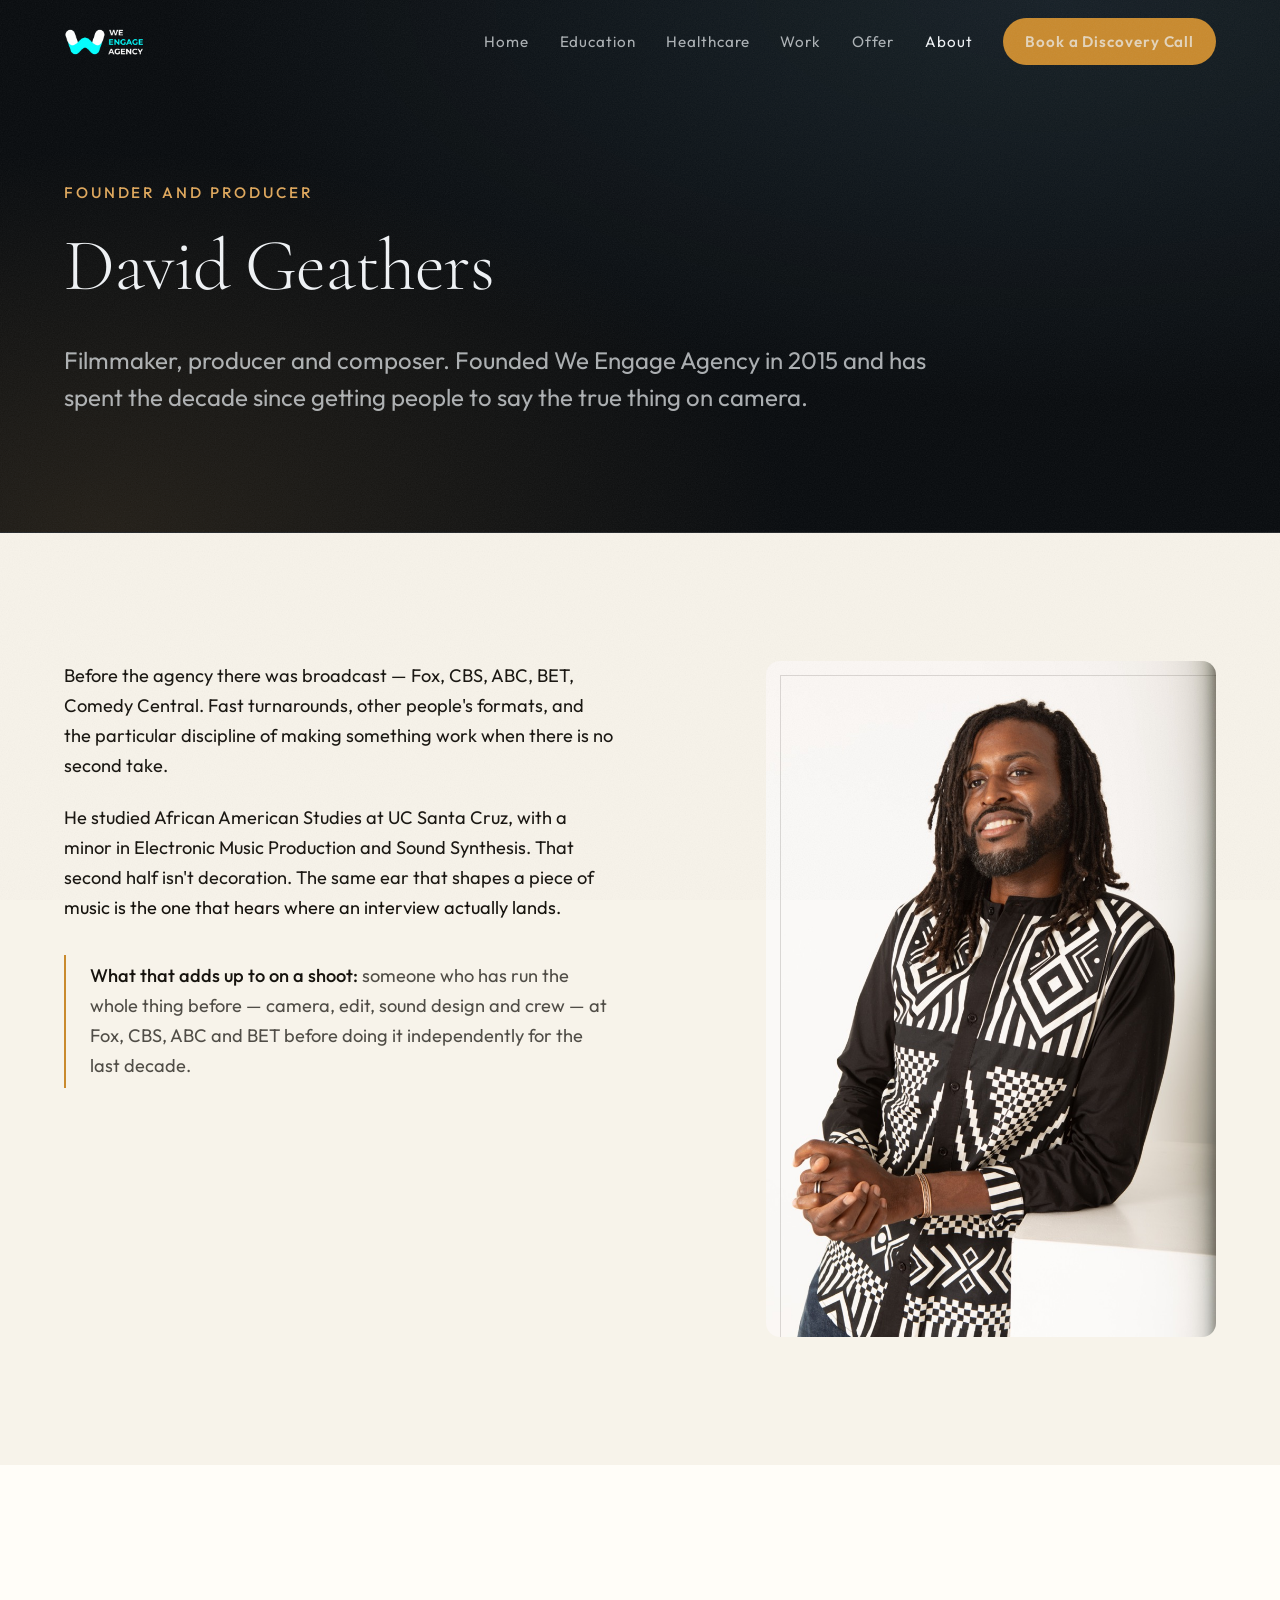
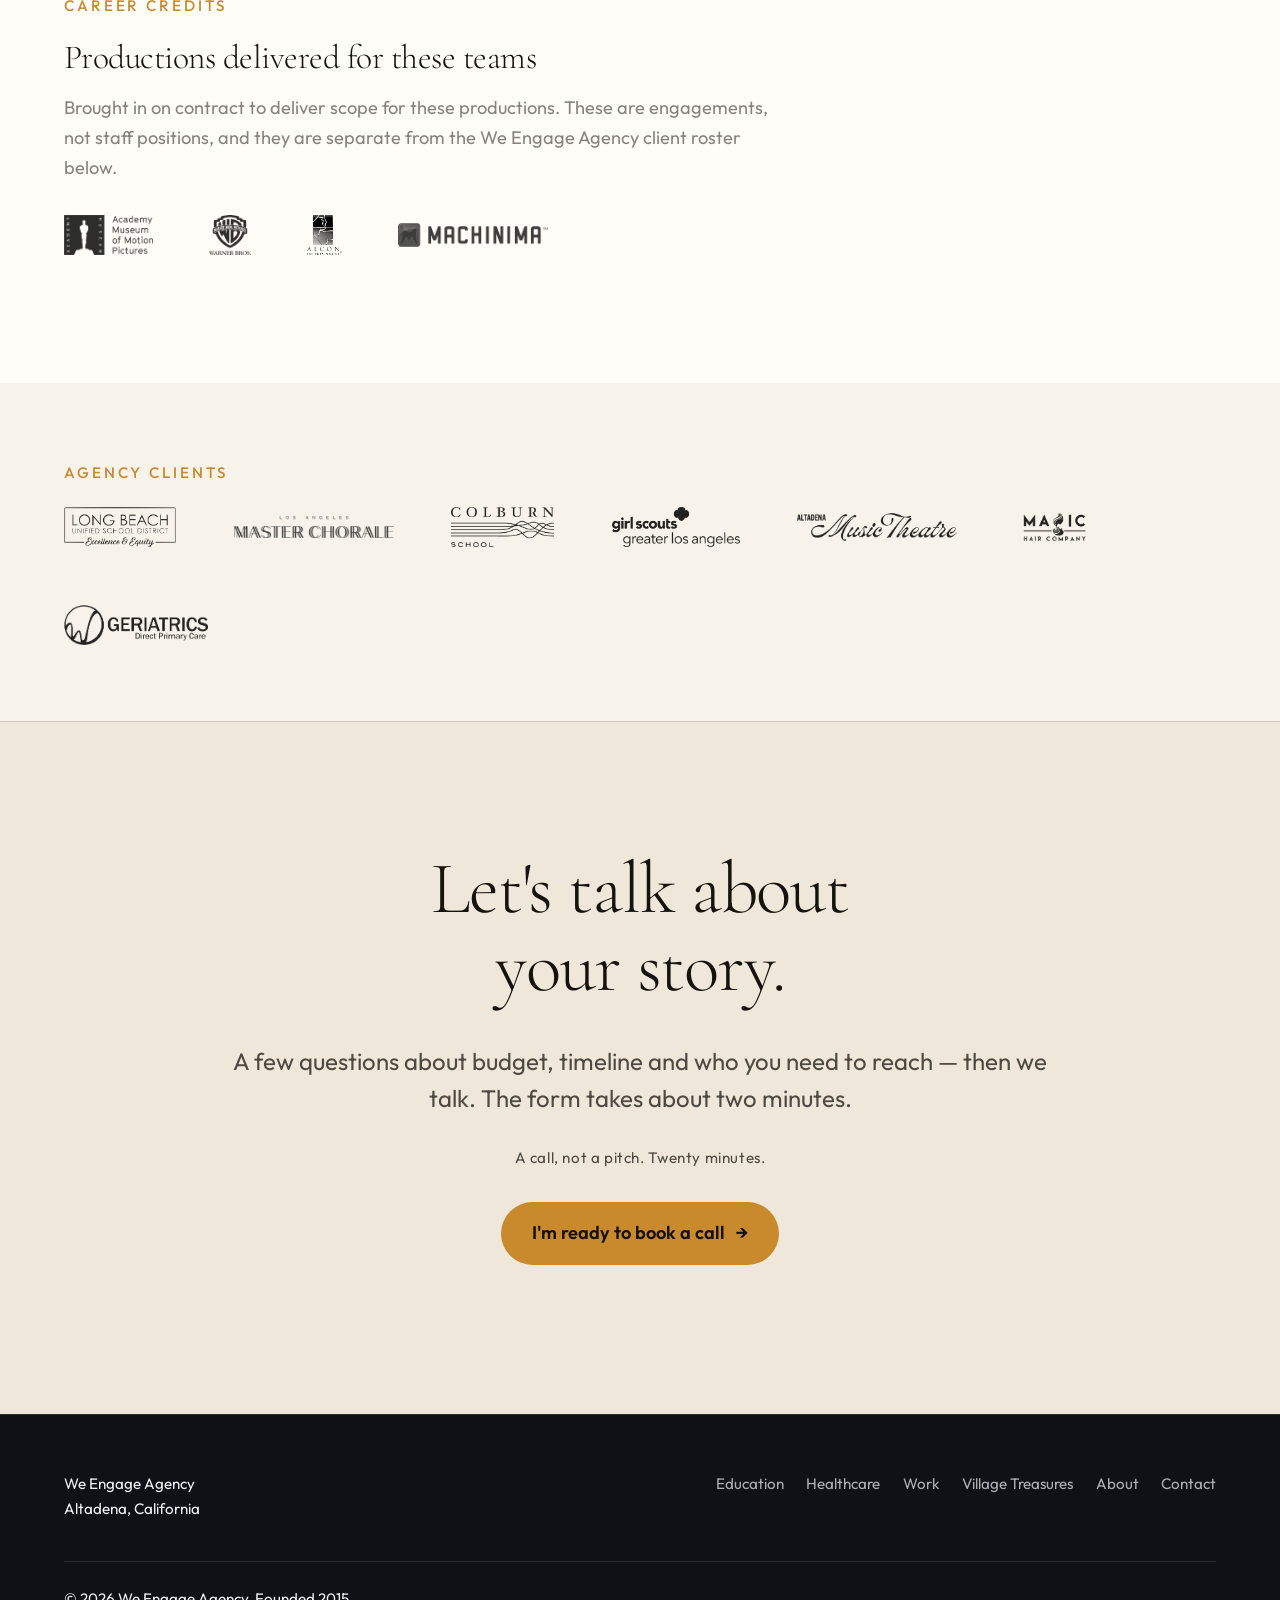
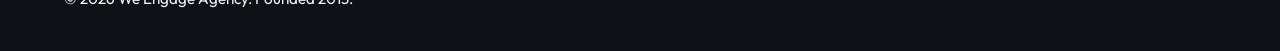
==== about.html @ 22393ff9 "Make links unfurl, give 404s a home, fix two facts Social metadata was relative. og:image pointed at" ====
<!doctype html>
<html lang="en">
<head>
<meta charset="utf-8">
<meta name="viewport" content="width=device-width, initial-scale=1">
<meta name="referrer" content="strict-origin-when-cross-origin">
<title>About — We Engage Agency</title>
<meta name="description" content="David Geathers, founder and producer of We Engage Agency. Broadcast background, composer, based in Altadena.">
<link rel="canonical" href="https://agency.davidgeathers.com/about.html">
<meta property="og:site_name" content="We Engage Agency">
<meta property="og:title" content="About — We Engage Agency">
<meta property="og:description" content="David Geathers, founder and producer of We Engage Agency. Broadcast background, composer, based in Altadena.">
<meta property="og:type" content="website">
<meta property="og:url" content="https://agency.davidgeathers.com/about.html">
<meta property="og:image" content="https://agency.davidgeathers.com/public/video/hero-poster.jpg?v=6">
<meta property="og:image:width" content="1920">
<meta property="og:image:height" content="1080">
<meta property="og:image:alt" content="A still from a We Engage Agency interview film">
<meta name="twitter:card" content="summary_large_image">
<link rel="icon" href="/public/logos/wea-mark-round.png">
<link rel="preconnect" href="https://fonts.googleapis.com">
<link rel="preconnect" href="https://fonts.gstatic.com" crossorigin>
<link href="https://fonts.googleapis.com/css2?family=Cormorant+Garamond:ital,wght@0,300;0,400;1,300;1,400&family=Outfit:wght@300;400;500;600&display=swap" rel="stylesheet">
<link rel="stylesheet" href="/css/site.css">
</head>
<body>
<a class="skip" href="#main">Skip to content</a>

<div class="navscrim" data-navscrim hidden></div>
<header class="masthead">
  <a class="masthead__mark" href="/" aria-label="We Engage Agency — home">
    <img src="/public/logos/wea-mark-rectangle-transparent.png" alt="We Engage Agency">
  </a>
  <button class="nav__toggle" type="button" aria-expanded="false" aria-controls="primary-nav" aria-label="Open menu"><span class="nav__bars" aria-hidden="true"><i></i><i></i><i></i></span></button>
  <nav class="nav" id="primary-nav" data-open="false">
    <a href="/">Home</a>
    <a href="/education.html">Education</a>
    <a href="/healthcare.html">Healthcare</a>
    <a href="/work.html">Work</a>
    <a href="/#offer">Offer</a>
    <a href="/about.html" aria-current="page">About</a>
    <a class="btn btn--primary" href="/contact.html">Book a Discovery Call</a>
  </nav>
</header>

<main id="main">
  <section class="pagehead">
    <div class="shell">
      <p class="eyebrow">Founder and producer</p>
      <h1>David Geathers</h1>
      <p class="lede">Filmmaker, producer and composer. Founded We Engage Agency in 2015 and has spent the decade since getting people to say the true thing on camera.</p>
    </div>
  </section>

  <section class="section">
    <div class="shell split" style="align-items:start">
      <div class="split__text reveal">
        <div class="prose">
          <p>Before the agency there was broadcast — Fox, CBS, ABC, BET, Comedy Central. Fast turnarounds, other people's formats, and the particular discipline of making something work when there is no second take.</p>
          <p>He studied African American Studies at UC Santa Cruz, with a minor in Electronic Music Production and Sound Synthesis. That second half isn't decoration. The same ear that shapes a piece of music is the one that hears where an interview actually lands.</p>
        </div>
        <div class="callout">
          <p><strong>What that adds up to on a shoot:</strong> someone who has run the whole thing before — camera, edit, sound design and crew — at Fox, CBS, ABC and BET before doing it independently for the last decade.</p>
        </div>
      </div>
      <div class="split__media reveal" data-delay="1">
        <div class="frame frame--offset">
          <img src="/public/images/david-geathers-portrait.jpeg" alt="David Geathers" loading="lazy">
        </div>
      </div>
    </div>
  </section>

  <section class="section" style="background:var(--ink-raised)">
    <div class="shell">
      <p class="eyebrow reveal">Career credits</p>
      <h2 class="reveal" style="font-size:var(--step-2);max-width:32ch">Productions delivered for these teams</h2>
      <p class="reveal" style="color:var(--bone-faint);max-width:60ch">Brought in on contract to deliver scope for these productions. These are engagements, not staff positions, and they are separate from the We Engage Agency client roster below.</p>
      <div class="credits reveal" data-delay="1">
        <img src="/public/career-credits/academy-museum-white.png" alt="Academy Museum of Motion Pictures" loading="lazy">
        <img src="/public/career-credits/warner-bros-white.png" alt="Warner Bros. Pictures" loading="lazy">
        <img src="/public/career-credits/alcon-white.png" alt="Alcon Entertainment" loading="lazy">
        <img src="/public/career-credits/machinima-white.png" alt="Machinima" loading="lazy">
      </div>
    </div>
  </section>

  <section class="section section--tight">
    <div class="shell">
      <p class="eyebrow reveal">Agency clients</p>
      <div class="trustband__row reveal" data-delay="1" style="justify-content:flex-start">
        <img src="/public/trusted-by-marks/long-beach-unified-white.png" alt="Long Beach Unified School District" loading="lazy">
        <img src="/public/trusted-by-marks/la-master-chorale-white.png" alt="Los Angeles Master Chorale" loading="lazy">
        <img src="/public/trusted-by-marks/colburn-white.png" alt="Colburn School" loading="lazy">
        <img src="/public/trusted-by-marks/girl-scouts-gla-white.png" alt="Girl Scouts of Greater Los Angeles" loading="lazy">
        <img src="/public/trusted-by-marks/altadena-music-theatre-white.png" alt="Altadena Music Theatre" loading="lazy">
        <img src="/public/trusted-by-marks/magic-hair-white.png" alt="Magic Hair Company" loading="lazy">
        <img src="/public/clients/wgeriatrics-white.png" alt="W Geriatrics" loading="lazy">
      </div>
    </div>
  </section>

  <section class="section endcta">
    <div class="shell">
      <h2 class="reveal">Let's talk about your story.</h2>
      <p class="lede reveal" data-delay="1" style="max-width:52ch">A few questions about budget, timeline and who you need to reach — then we talk. The form takes about two minutes.</p>
      <p class="reveal endcta__note" data-delay="2">A call, not a pitch. Twenty minutes.</p>
      <p class="reveal" data-delay="3" style="margin-top:2rem">
        <a class="btn btn--primary" href="/contact.html">I'm ready to book a call <span class="arr">→</span></a>
      </p>
    </div>
  </section>

</main>

<footer class="foot">
  <div class="shell">
    <div class="foot__grid">
      <div class="foot__sig">
        <p style="margin:0">We Engage Agency<br>Altadena, California</p>
      </div>
      <nav class="foot__links" aria-label="Footer">
        <a href="/education.html">Education</a>
        <a href="/healthcare.html">Healthcare</a>
        <a href="/work.html">Work</a>
        <a href="/village-treasures.html">Village Treasures</a>
        <a href="/about.html">About</a>
        <a href="/contact.html">Contact</a>
      </nav>
    </div>
    <div class="foot__bottom">
      <p style="margin:0">© <span id="year">2026</span> We Engage Agency. Founded 2015.</p>
    </div>
  </div>
</footer>

<script src="/js/site.js"></script>
</body>
</html>
---- css/site.css ----
/* =========================================================================
   We Engage Agency — design system
   Deep blue-black ground, brass primary accent, steel-blue secondary.
   Cormorant Garamond display against Outfit body.
   Every colour is a token on :root — retheme there, not in the rules.
   ========================================================================= */

:root {
  /* Ground — deep blue-black. Cooler and a shade deeper than the slate it
     replaces, so the brass accent has room to feel warm against it. */
  --ink:            #F7F3EA;   /* primary background — warm paper */
  --ink-raised:     #FFFDF8;   /* cards, raised panels */
  --ink-deep:       #EFE8DA;   /* wells */
  --hairline:       rgba(28, 22, 14, 0.15);

  /* Type */
  --bone:           #16130E;
  --bone-soft:      rgba(22, 19, 14, 0.74);
  --bone-faint:     rgba(22, 19, 14, 0.52);

  /* The dark register, kept as tokens so any zone can borrow it. Film needs
     a dark surround, and the site still opens and closes on it. */
  --night:          #0E1216;
  --night-raised:   #151B21;
  --night-deep:     #080B0E;
  --night-hairline: rgba(226, 232, 240, 0.13);
  --night-bone:     #F0F3F6;
  --night-soft:     rgba(240, 243, 246, 0.70);
  --night-faint:    rgba(240, 243, 246, 0.44);

  /* Accents — brass and steel blue. Brass carries the warmth without the
     brightness of coral: it is the register of film awards and institutional
     prestige rather than consumer energy, which is the room this site is
     selling into. Steel blue is a quieter partner than teal. */
  --accent:         #C98A2E;   /* primary accent / CTA — brass, fill weight */
  --accent-lit:     #7A4E10;   /* brass at text weight, contrast-safe on paper */
  --accent-night:   #E0A85C;   /* the fill brass used inside dark zones */
  --accent-night-lit:#F0C081;
  --accent2:        #3F6B85;   /* secondary accent */
  --accent2-lit:    #31576D;

  /* Light surfaces (trust band, light sections) */
  --paper:          #F4F5F7;
  --paper-ink:      #12161A;
  --paper-soft:     rgba(18, 22, 26, 0.66);

  /* Rhythm */
  --gutter: clamp(1.25rem, 5vw, 4rem);
  --measure: 68ch;
  --shell: 1240px;

  --step--1: clamp(0.86rem, 0.82rem + 0.2vw, 0.95rem);
  --step-0:  clamp(1rem, 0.96rem + 0.25vw, 1.14rem);
  --step-1:  clamp(1.24rem, 1.14rem + 0.5vw, 1.5rem);
  --step-2:  clamp(1.55rem, 1.35rem + 1vw, 2.1rem);
  --step-3:  clamp(2rem, 1.6rem + 2vw, 3.1rem);
  --step-4:  clamp(2.6rem, 1.9rem + 3.4vw, 4.6rem);
  --step-5:  clamp(3.1rem, 2rem + 5.2vw, 6.2rem);

  /* Radius and depth. The site read as a stack of hard rectangles; these
     give it edges that turn and surfaces that sit above the ground rather
     than being cut out of it. One scale, used everywhere, or rounding
     becomes noise. */
  --r-sm:   8px;
  --r-md:   14px;
  --r-lg:   22px;
  --r-xl:   clamp(20px, 3vw, 40px);
  --r-pill: 999px;

  --lift:      0 18px 40px rgba(0, 0, 0, 0.34);
  --lift-high: 0 30px 70px rgba(0, 0, 0, 0.46);

  --ease: cubic-bezier(0.22, 0.61, 0.36, 1);
}

*, *::before, *::after { box-sizing: border-box; }

html { scroll-behavior: smooth; }

body {
  margin: 0;
  background: var(--ink);
  color: var(--bone);
  font-family: "Outfit", ui-sans-serif, system-ui, -apple-system, "Segoe UI", sans-serif;
  font-size: var(--step-0);
  line-height: 1.65;
  -webkit-font-smoothing: antialiased;
  overflow-x: hidden;
}

/* Grain — a single repeating SVG, fixed, never intercepts pointer events. */
body::after {
  content: "";
  position: fixed;
  inset: 0;
  z-index: 9999;
  pointer-events: none;
  opacity: 0.13;
  background-image: url("data:image/svg+xml,%3Csvg xmlns='http://www.w3.org/2000/svg' width='140' height='140'%3E%3Cfilter id='n'%3E%3CfeTurbulence type='fractalNoise' baseFrequency='0.82' numOctaves='3' stitchTiles='stitch'/%3E%3CfeColorMatrix type='saturate' values='0'/%3E%3C/filter%3E%3Crect width='140' height='140' filter='url(%23n)' opacity='0.5'/%3E%3C/svg%3E");
}

h1, h2, h3, .display {
  font-family: "Cormorant Garamond", ui-serif, Georgia, "Times New Roman", serif;
  font-weight: 300;
  line-height: 1.06;
  letter-spacing: -0.015em;
  margin: 0 0 0.5em;
  text-wrap: balance;
}

p { margin: 0 0 1.15em; max-width: var(--measure); }
a { color: inherit; }
img, video { max-width: 100%; display: block; }

::selection { background: var(--accent); color: var(--ink); }

:focus-visible {
  outline: 2px solid var(--accent-lit);
  outline-offset: 3px;
  border-radius: 2px;
}

.skip {
  position: absolute; left: -9999px;
  background: var(--accent); color: var(--ink);
  padding: 0.75rem 1.25rem; z-index: 10000; font-weight: 600;
}
.skip:focus { left: 1rem; top: 1rem; }

/* ---------- Layout ---------- */
.shell { width: min(100% - (var(--gutter) * 2), var(--shell)); margin-inline: auto; }
.section { padding-block: clamp(4.5rem, 10vw, 9rem); position: relative; }
.section--tight { padding-block: clamp(3rem, 6vw, 5rem); }

.eyebrow {
  font-size: var(--step--1);
  letter-spacing: 0.19em;
  text-transform: uppercase;
  color: var(--accent);
  font-weight: 500;
  margin: 0 0 1.4rem;
}
.eyebrow--accent2 { color: var(--accent2-lit); }

.lede { font-size: var(--step-1); color: var(--bone-soft); line-height: 1.55; }

/* ---------- Buttons ---------- */
.btn {
  display: inline-flex; align-items: center; gap: 0.7rem;
  font-family: inherit; font-size: var(--step-0); font-weight: 600;
  padding: 0.95rem 1.9rem;
  border-radius: var(--r-pill);
  text-decoration: none;
  border: 1px solid transparent;
  transition: transform 0.25s var(--ease), background-color 0.25s var(--ease), color 0.25s var(--ease), border-color 0.25s var(--ease);
}
.btn--primary { background: var(--accent); color: #14100A; }
.btn--primary:hover { background: var(--accent-lit); transform: translateY(-2px); }
.btn--ghost { border-color: var(--hairline); color: var(--bone); }
.btn--ghost:hover { border-color: var(--accent); color: var(--accent-lit); transform: translateY(-2px); }
.btn .arr { transition: transform 0.25s var(--ease); }
.btn:hover .arr { transform: translateX(4px); }

/* ---------- Header ---------- */
.masthead {
  position: fixed; inset: 0 0 auto 0; z-index: 1000;
  display: flex; align-items: center; justify-content: space-between;
  gap: 1.5rem;
  padding: 1.1rem var(--gutter);
  transition: background-color 0.4s var(--ease), backdrop-filter 0.4s var(--ease), border-color 0.4s var(--ease);
  border-bottom: 1px solid transparent;
}
.masthead.is-stuck {
  background: rgba(8, 11, 14, 0.88);
  backdrop-filter: blur(14px);
  border-bottom-color: var(--hairline);
}
.masthead__mark img { height: 34px; width: auto; }
.nav { display: flex; align-items: center; gap: clamp(1rem, 2.4vw, 2.2rem); }
.nav a {
  text-decoration: none; font-size: var(--step--1);
  letter-spacing: 0.06em; color: var(--bone-soft);
  transition: color 0.2s var(--ease);
}
.nav a:hover, .nav a[aria-current="page"] { color: var(--bone); }
.nav .btn { padding: 0.65rem 1.3rem; font-size: var(--step--1); }

/* =========================================================================
   Menu control
   The toggle used to be a bare glyph tinted with --bone, which meant its
   colour followed the page theme while the masthead floats over whatever is
   underneath it. On paper that put near-black ink on the dark hero video:
   measured at 1.02:1, effectively invisible, against the 3:1 that WCAG 1.4.11
   asks of a control.

   Recolouring per zone would break again the next time a section changes, so
   the control carries its own surface instead — a blurred chip with its own
   border. It only has to know whether the masthead is floating over a dark
   zone or stuck to paper, which is the one distinction this design already
   makes everywhere else.

   Sized 46px: above the 44px in Apple's HIG and WCAG 2.5.5, and comfortably
   past the 24px floor in WCAG 2.5.8.
   ========================================================================= */
.nav__toggle {
  display: none;
  /* The drawer is a sibling inside the masthead, so a z-index on the drawer
     alone cannot lift the toggle above it — they share a stacking context.
     The toggle has to be positioned and raised itself, or the panel covers
     the very control that closes it. */
  position: relative; z-index: 960;
  width: 46px; height: 46px;
  align-items: center; justify-content: center;
  padding: 0; cursor: pointer;
  border-radius: var(--r-pill);
  /* Strong enough to sit on a bright window as well as a dark wall. A 0.42
     scrim went translucent-grey against the hero's blown-out glass and the
     bars lost their edge; 0.66 plus a brighter rim keeps it a solid object
     whatever is behind it. */
  border: 1px solid rgba(240, 243, 246, 0.5);
  background: rgba(8, 11, 14, 0.66);
  box-shadow: 0 2px 14px rgba(0, 0, 0, 0.35);
  -webkit-backdrop-filter: blur(10px);
  backdrop-filter: blur(10px);
  color: var(--night-bone);
  transition: background-color 0.3s var(--ease), border-color 0.3s var(--ease), color 0.3s var(--ease);
}
.masthead.is-stuck .nav__toggle {
  background: rgba(22, 19, 14, 0.06);
  border-color: rgba(22, 19, 14, 0.22);
  color: var(--bone);
}
.nav__toggle:hover { border-color: var(--accent); }
/* Open, the toggle sits over the paper drawer rather than the hero, so it
   takes the light-ground treatment whether or not the masthead is stuck. */
.nav__toggle[aria-expanded="true"] {
  background: rgba(22, 19, 14, 0.06);
  border-color: rgba(22, 19, 14, 0.22);
  color: var(--bone);
}

/* Three bars that fold into a cross. A glyph could not animate and sat on
   the font's own baseline, which is why it never centred properly. */
.nav__bars { position: relative; display: block; width: 18px; height: 12px; }
.nav__bars i {
  position: absolute; left: 0; right: 0; height: 1.5px;
  background: currentColor; border-radius: 2px;
  transition: transform 0.3s var(--ease), opacity 0.2s var(--ease);
}
.nav__bars i:nth-child(1) { top: 0; }
.nav__bars i:nth-child(2) { top: 5.25px; }
.nav__bars i:nth-child(3) { top: 10.5px; }
.nav__toggle[aria-expanded="true"] .nav__bars i:nth-child(1) { transform: translateY(5.25px) rotate(45deg); }
.nav__toggle[aria-expanded="true"] .nav__bars i:nth-child(2) { opacity: 0; }
.nav__toggle[aria-expanded="true"] .nav__bars i:nth-child(3) { transform: translateY(-5.25px) rotate(-45deg); }

/* Scrim. Dims the page behind an open menu so the panel is unambiguously
   the thing in focus, and gives the tap-anywhere-to-close that people now
   expect from a drawer. */
.navscrim {
  position: fixed; inset: 0; z-index: 900;
  background: rgba(8, 11, 14, 0.5);
  -webkit-backdrop-filter: blur(2px);
  backdrop-filter: blur(2px);
  opacity: 0; pointer-events: none;
  transition: opacity 0.35s var(--ease);
}
.navscrim[data-open="true"] { opacity: 1; pointer-events: auto; }

@media (max-width: 860px) {
  .nav__toggle { display: inline-flex; }
  .nav {
    position: fixed; inset: 0 0 0 auto; width: min(82vw, 340px);
    /* Under the masthead, not over it. The toggle has already become a
       cross by this point, and it is the close affordance people reach for
       first — burying it under the drawer would leave the panel with no
       visible way out. */
    z-index: 950;
    background: var(--ink-raised);
    flex-direction: column; align-items: flex-start; justify-content: center;
    gap: 1.6rem; padding: 2rem var(--gutter);
    transform: translateX(100%);
    transition: transform 0.35s var(--ease);
    border-left: 1px solid var(--hairline);
    box-shadow: -24px 0 60px rgba(28, 22, 14, 0.28);
    /* The drawer is its own surface, not part of whatever zone the masthead
       happens to be floating over, so it declares its own text colours. */
    color: var(--bone);
  }
  .nav[data-open="true"] { transform: translateX(0); }
  .nav a { font-size: var(--step-1); color: var(--bone-soft); }
  .nav a:hover, .nav a[aria-current="page"] { color: var(--bone); }
  .nav .btn--primary { color: #14100A; margin-top: 0.5rem; }
}

@media (prefers-reduced-motion: reduce) {
  .nav, .navscrim, .nav__bars i { transition: none; }
}

/* ---------- Hero ---------- */
.hero {
  position: relative;
  min-height: 100svh;
  display: grid;
  align-items: end;
  overflow: hidden;
  isolation: isolate;
}
.hero__media {
  position: absolute; inset: -12% 0 0 0;
  z-index: -2;
  will-change: transform;
}
.hero__media video, .hero__media img {
  width: 100%; height: 100%; object-fit: cover;
}
.hero::before {
  content: ""; position: absolute; inset: 0; z-index: -1;
  background:
    linear-gradient(180deg, rgba(14,18,22,0.70) 0%, rgba(14,18,22,0.26) 38%, rgba(14,18,22,0.88) 82%, var(--ink) 100%),
    radial-gradient(120% 80% at 12% 88%, rgba(14,18,22,0.78), transparent 62%);
}
.hero__inner { padding-block: clamp(5rem, 14vh, 9rem); }
.hero h1 {
  font-size: var(--step-5);
  max-width: 16ch;
  margin-bottom: 0.35em;
}
.hero h1 em { font-style: italic; color: var(--accent-lit); }
.hero__sub { font-size: var(--step-1); color: var(--bone-soft); max-width: 46ch; margin-bottom: 2.2rem; }
.hero__cta { display: flex; flex-wrap: wrap; gap: 1rem; align-items: center; }

.scrollhint {
  position: absolute; bottom: 1.6rem; right: var(--gutter);
  font-size: var(--step--1); letter-spacing: 0.2em; text-transform: uppercase;
  color: var(--bone-faint); display: flex; align-items: center; gap: 0.6rem;
}
.scrollhint::after {
  content: ""; width: 1px; height: 42px;
  background: linear-gradient(var(--bone-faint), transparent);
}
@media (max-width: 860px) { .scrollhint { display: none; } }

/* ---------- Trust band (light, so client marks read cleanly) ---------- */
.trustband { background: var(--paper); color: var(--paper-ink); padding-block: clamp(2.5rem, 5vw, 3.5rem); }
.trustband__label {
  text-align: center; font-size: var(--step--1); letter-spacing: 0.2em;
  text-transform: uppercase; color: var(--paper-soft); margin: 0 0 2rem;
  max-width: none;   /* else the global p measure caps it and "centred" sits left */
}
.trustband__row {
  display: flex; flex-wrap: wrap; align-items: center; justify-content: center;
  gap: clamp(1.75rem, 4.5vw, 4rem);
}
/* Capped on BOTH axes. These marks range from 2.6:1 to 7.4:1, so sizing by
   height alone lets the widest one render three times the mass of the
   narrowest and the row stops reading as a set. */
.trustband__row img {
  height: auto; width: auto;
  max-height: clamp(26px, 3.2vw, 40px);
  max-width: clamp(104px, 12.5vw, 168px);
  object-fit: contain;
  opacity: 0.78;
  transition: opacity 0.3s var(--ease);
}
.trustband__row img:hover { opacity: 1; }

/* Dark variant uses the white knockout marks. */
.trustband--dark { background: var(--ink-deep); color: var(--bone); }
.trustband--dark .trustband__label { color: var(--bone-faint); }
.trustband--dark .trustband__row img { opacity: 0.72; }

/* ---------- Editorial split ---------- */
.split {
  display: grid;
  grid-template-columns: repeat(12, 1fr);
  gap: clamp(1.5rem, 4vw, 3.5rem);
  align-items: center;
}
.split__text { grid-column: 1 / span 6; }
.split__media { grid-column: 8 / span 5; }
.split--flip .split__text { grid-column: 7 / span 6; }
.split--flip .split__media { grid-column: 1 / span 5; }
@media (max-width: 900px) {
  .split__text, .split__media,
  .split--flip .split__text, .split--flip .split__media { grid-column: 1 / -1; }
}

.frame { position: relative; border-radius: var(--r-md); overflow: hidden; }
.frame img { width: 100%; }
.frame--offset::after {
  content: ""; position: absolute; inset: 0;
  border: 1px solid var(--hairline);
  transform: translate(14px, 14px);
  pointer-events: none;
}

/* ---------- Stat line ---------- */
/* Three-up and staying three-up: inside a half-width editorial column a
   flex-wrap row breaks to two lines and the stat line stops scanning. */
.stats {
  display: grid;
  grid-template-columns: repeat(3, auto);
  justify-content: start;
  gap: clamp(1.1rem, 2.6vw, 2.6rem);
  margin: 2.2rem 0 2.4rem;
  padding-top: 1.8rem;
  border-top: 1px solid var(--hairline);
}
.stat__num {
  font-family: "Cormorant Garamond", serif;
  font-size: var(--step-2); line-height: 1; color: var(--accent);
  display: block; margin-bottom: 0.25rem;
}
.stat__label { display: block; max-width: 11ch; }
.stat__label {
  font-size: var(--step--1); letter-spacing: 0.11em;
  text-transform: uppercase; color: var(--bone-faint);
}

/* ---------- Video embeds ---------- */
.player {
  position: relative; aspect-ratio: 16 / 9;
  background: var(--ink-deep);
  border: 1px solid var(--hairline);
  border-radius: var(--r-md);
  overflow: hidden;
  box-shadow: var(--lift);
  transition: transform 0.35s var(--ease), box-shadow 0.35s var(--ease);
}
.player:hover { transform: translateY(-3px); box-shadow: var(--lift-high); }
.player iframe { position: absolute; inset: 0; width: 100%; height: 100%; border: 0; }
.player__poster {
  position: absolute; inset: 0; width: 100%; height: 100%;
  object-fit: cover; cursor: pointer;
}
.player__play {
  position: absolute; inset: 0; margin: auto;
  width: 74px; height: 74px; border-radius: 50%;
  border: 1px solid rgba(244,237,230,0.5);
  background: rgba(8,11,14,0.55);
  backdrop-filter: blur(4px);
  color: var(--bone); cursor: pointer;
  display: grid; place-items: center;
  transition: background-color 0.25s var(--ease), transform 0.25s var(--ease), border-color 0.25s var(--ease);
}
.player__play:hover { background: var(--accent); border-color: var(--accent); color: var(--ink); transform: scale(1.06); }
.player__pending {
  position: absolute; inset: auto 0 0 0;
  padding: 0.7rem 1rem; font-size: var(--step--1);
  background: rgba(8,11,14,0.85); color: var(--bone-faint);
  border-top: 1px solid var(--hairline);
}

.caption {
  font-size: var(--step--1); color: var(--bone-faint);
  margin-top: 0.85rem; letter-spacing: 0.02em;
}

/* ---------- Offer cards ---------- */
/* Explicit three-up. auto-fit/minmax would open a fourth track at
   desktop widths and leave a visible empty slot beside the cards. */
.offers {
  display: grid; gap: 1.25rem;
  grid-template-columns: 1fr;
  margin-top: 3rem;
}
@media (min-width: 720px)  { .offers { grid-template-columns: repeat(2, 1fr); } }
@media (min-width: 1000px) { .offers { grid-template-columns: repeat(3, 1fr); } }
.offer {
  background: var(--ink-raised);
  border: 1px solid var(--hairline);
  padding: clamp(1.6rem, 3vw, 2.3rem);
  display: flex; flex-direction: column; gap: 0.7rem;
  transition: border-color 0.3s var(--ease), transform 0.3s var(--ease);
}
.offer:hover { border-color: rgba(224,168,92,0.5); transform: translateY(-4px); }
.offer h3 { font-size: var(--step-2); margin-bottom: 0.1em; }
.offer__price {
  font-size: var(--step--1); letter-spacing: 0.13em; text-transform: uppercase;
  color: var(--accent); font-weight: 500;
}
.offer p { color: var(--bone-soft); font-size: var(--step-0); margin: 0; }
.offer--wide {
  grid-column: 1 / -1;
  display: grid; grid-template-columns: auto 1fr; gap: 0.4rem 2rem;
  align-items: baseline;
  background: transparent;
  border-style: dashed;
}
@media (max-width: 700px) { .offer--wide { grid-template-columns: 1fr; } }

/* ---------- Pull quotes ---------- */
.quotes { display: grid; gap: clamp(2rem, 5vw, 3.5rem); margin-top: 3.5rem; }
@media (min-width: 900px) { .quotes { grid-template-columns: repeat(3, 1fr); } }
.quote blockquote {
  margin: 0 0 1.2rem;
  font-family: "Cormorant Garamond", serif;
  font-style: italic;
  font-size: var(--step-2);
  line-height: 1.34;
  color: var(--bone);
}
.quote blockquote::before { content: "\201C"; color: var(--accent); }
.quote blockquote::after  { content: "\201D"; color: var(--accent); }
.quote cite {
  font-style: normal; font-size: var(--step--1);
  letter-spacing: 0.08em; color: var(--bone-faint); line-height: 1.5;
  display: block;
}
.quote cite b { display: block; color: var(--bone-soft); font-weight: 600; letter-spacing: 0.04em; }

/* =========================================================================
   Standalone testimonial
   The earlier arrangement said the client's name three times — a serif
   headline, the logo, and the citation — and put two display-serif elements
   in the same eyeline competing for the read. Here the mark is the only
   identifier and the quote is the only serif voice, so there is one thing
   to look at at a time and the logo is large enough to carry the section.
   ========================================================================= */
.testimonial { text-align: center; }
.testimonial__mark {
  display: block;
  height: clamp(64px, 8vw, 98px);
  width: auto; max-width: 100%;
  margin: 0 auto clamp(2rem, 4vw, 2.75rem);
  object-fit: contain;
  opacity: 0.85;
}
/* A ch measure here would resolve against the figure's body-size font, not
   the display serif inside it, and collapse the quote into a ribbon. */
.quote--lead { max-width: 46rem; margin-inline: auto; }
.quote--lead blockquote { font-size: var(--step-3); line-height: 1.26; margin-bottom: 1.5rem; }
.testimonial__note {
  max-width: 54ch;
  margin: clamp(2.75rem, 5vw, 3.75rem) auto 0;
  padding-top: clamp(2rem, 4vw, 2.5rem);
  border-top: 1px solid var(--hairline);
  color: var(--bone-faint);
  font-size: var(--step--1);
}

/* ---------- Flagship teaser ---------- */
.flagship { position: relative; overflow: hidden; background: var(--ink-deep); }
.flagship__bg {
  position: absolute; inset: 0; z-index: 0;
  opacity: 0.28;
  background-size: cover; background-position: center;
}
.flagship::after {
  content: ""; position: absolute; inset: 0; z-index: 1;
  background: linear-gradient(90deg, var(--ink-deep) 8%, rgba(8,11,14,0.55) 55%, rgba(8,11,14,0.8));
}
.flagship .shell { position: relative; z-index: 2; }
.laurels {
  display: flex; align-items: center; flex-wrap: wrap;
  gap: clamp(1.5rem, 4vw, 3rem);
  margin: 2.2rem 0 2.4rem;
}
.laurels img {
  height: clamp(84px, 11vw, 132px);
  width: auto; opacity: 0.92;
}

/* ---------- Final CTA ---------- */
.endcta { background: var(--ink-deep); border-top: 1px solid var(--hairline); text-align: center; }
.endcta h2 { font-size: var(--step-4); max-width: 20ch; margin-inline: auto; }
.endcta p { margin-inline: auto; color: var(--bone-soft); }

/* ---------- Footer ---------- */
.foot {
  background: var(--ink-deep); border-top: 1px solid var(--hairline);
  padding-block: 3.5rem 2.5rem; font-size: var(--step--1); color: var(--bone-faint);
}
.foot__grid { display: flex; flex-wrap: wrap; gap: 2rem 3.5rem; justify-content: space-between; align-items: flex-start; }
.foot a { text-decoration: none; color: var(--bone-soft); }
.foot a:hover { color: var(--accent-lit); }
.foot__links { display: flex; flex-wrap: wrap; gap: 1.4rem; }
.foot__bottom { margin-top: 2.5rem; padding-top: 1.5rem; border-top: 1px solid var(--hairline); }

/* ---------- Sector page header ---------- */
.pagehead {
  position: relative;
  padding-block: clamp(9rem, 20vh, 13rem) clamp(3.5rem, 7vw, 5.5rem);
  border-bottom: 1px solid var(--hairline);
  overflow: hidden;
}
.pagehead::before {
  content: ""; position: absolute; inset: 0; z-index: 0;
  background: radial-gradient(120% 130% at 82% 0%, rgba(94,140,166,0.16), transparent 58%),
              radial-gradient(90% 120% at 8% 100%, rgba(224,168,92,0.12), transparent 60%);
}
.pagehead .shell { position: relative; z-index: 1; }
.pagehead h1 { font-size: var(--step-4); max-width: 19ch; }
.pagehead .lede { max-width: 54ch; }

/* ---------- Case study block ---------- */
.case { padding-block: clamp(3.5rem, 8vw, 6rem); border-bottom: 1px solid var(--hairline); }
.case:last-of-type { border-bottom: 0; }
.case__head { display: flex; flex-wrap: wrap; gap: 1rem 2rem; align-items: baseline; justify-content: space-between; }
/* Pixel caps on the marks have to yield to the viewport. At 320px the shell
   leaves 280px of content width, so a flat max-width of 190 or 320 pushes the
   logo past the edge. The min() keeps the intended size on real screens and
   lets it shrink where there is no room. */
.case__mark { height: 44px; width: auto; max-width: min(190px, 100%); object-fit: contain; opacity: 0.78; }
/* An anchor case carries its client mark at a size that reads as an
   endorsement rather than a footnote. Centred rather than baseline-aligned,
   or a taller mark rides up out of the row. */
.case__mark--xl {
  height: clamp(60px, 7.5vw, 92px);
  max-width: min(320px, 100%);
  opacity: 0.95;
  align-self: center;
}

/* Film grid — anchor film leads, supporting films sit beneath it. */
.filmgrid { display: grid; gap: clamp(1.25rem, 3vw, 2rem); margin-top: 2.5rem; }
@media (min-width: 860px) {
  .filmgrid { grid-template-columns: repeat(2, 1fr); }
  .filmgrid > .film--lead { grid-column: 1 / -1; }
}
.film figcaption { margin-top: 0.85rem; }
.film__title { display: block; font-size: var(--step-0); color: var(--bone-soft); }
.film__meta { display: block; font-size: var(--step--1); color: var(--bone-faint); margin-top: 0.15rem; }

/* ---------- Callout ---------- */
.callout {
  border-left: 2px solid var(--accent);
  padding: 0.4rem 0 0.4rem 1.5rem;
  margin: 2rem 0;
}
.callout p { margin: 0; color: var(--bone-soft); }
.callout strong { color: var(--bone); font-weight: 500; }

/* ---------- Scroll reveal ---------- */
.reveal { opacity: 0; transform: translateY(22px); }
.reveal.is-in {
  opacity: 1; transform: none;
  transition: opacity 0.62s var(--ease), transform 0.62s var(--ease);
}
.reveal[data-delay="1"].is-in { transition-delay: 0.09s; }
.reveal[data-delay="2"].is-in { transition-delay: 0.18s; }
.reveal[data-delay="3"].is-in { transition-delay: 0.27s; }

/* =========================================================================
   Reduced motion — kills parallax, reveals and the hero loop entirely.
   ========================================================================= */
@media (prefers-reduced-motion: reduce) {
  html { scroll-behavior: auto; }
  .reveal { opacity: 1; transform: none; transition: none; }
  .hero__media { transform: none !important; }
  *, *::before, *::after {
    animation-duration: 0.001ms !important;
    transition-duration: 0.001ms !important;
  }
}


/* ---------- Forms (intake) ---------- */
.form { display: grid; gap: 1.6rem; max-width: 640px; margin-top: 2.5rem; }
.field { display: grid; gap: 0.6rem; }
.field > label {
  font-size: var(--step--1); letter-spacing: 0.12em;
  text-transform: uppercase; color: var(--bone-faint); font-weight: 500;
}
.field input, .field select, .field textarea {
  font-family: inherit; font-size: var(--step-0); color: var(--bone);
  background: var(--ink-raised); border: 1px solid var(--hairline);
  border-radius: var(--r-sm); padding: 0.85rem 1rem; width: 100%;
  transition: border-color 0.2s var(--ease);
}
.field textarea { min-height: 130px; resize: vertical; }
.field input:focus, .field select:focus, .field textarea:focus { border-color: var(--accent); }
.field select { appearance: none; cursor: pointer;
  background-image: linear-gradient(45deg, transparent 50%, var(--bone-faint) 50%), linear-gradient(135deg, var(--bone-faint) 50%, transparent 50%);
  background-position: calc(100% - 20px) center, calc(100% - 14px) center;
  background-size: 6px 6px, 6px 6px; background-repeat: no-repeat; }
.field select option { background: var(--ink-raised); color: var(--bone); }
.field__hint { font-size: var(--step--1); color: var(--bone-faint); }
.field__error { font-size: var(--step--1); color: var(--accent-lit); display: none; }
.field[data-invalid="true"] input,
.field[data-invalid="true"] select,
.field[data-invalid="true"] textarea { border-color: var(--accent); }
.field[data-invalid="true"] .field__error { display: block; }

.formnote { font-size: var(--step--1); color: var(--bone-faint); max-width: 52ch; }

/* Calendly slot stays hidden until the intake form is completed. */
.booking { margin-top: 3rem; }
.booking__frame {
  border: 1px solid var(--hairline); background: var(--ink-raised);
  min-height: 640px; border-radius: var(--r-lg);
}
.booking__placeholder { padding: clamp(2rem, 5vw, 3.5rem); }

/* ---------- Work index grid ---------- */
.workgrid { display: grid; gap: clamp(1.5rem, 3.5vw, 2.5rem); margin-top: 3rem; }
@media (min-width: 780px)  { .workgrid { grid-template-columns: repeat(2, 1fr); } }
@media (min-width: 1080px) { .workgrid--three { grid-template-columns: repeat(3, 1fr); } }
.workcard__body { padding-top: 1rem; }
.workcard__client {
  font-size: var(--step--1); letter-spacing: 0.14em; text-transform: uppercase;
  color: var(--accent2-lit); margin: 0 0 0.4rem;
}
.workcard h3 { font-size: var(--step-2); margin-bottom: 0.35em; }
.workcard p { color: var(--bone-soft); margin: 0; }

/* ---------- Prose (Village Treasures, About) ---------- */
.prose { max-width: 62ch; }
.prose p + p { margin-top: 0; }
.prose h2 { font-size: var(--step-3); margin-top: 2.5em; }
.prose h2:first-child { margin-top: 0; }
.prose--airy p { font-size: var(--step-1); line-height: 1.62; color: var(--bone-soft); }

/* ---------- Credit rows (About) ---------- */
.credits { display: flex; flex-wrap: wrap; align-items: center; gap: clamp(1.75rem, 4.5vw, 3.5rem); margin-top: 2rem; }
.credits img { height: auto; width: auto; max-height: 40px; max-width: 150px; object-fit: contain; opacity: 0.62; }

/* =========================================================================
   Centred feature block
   Replaces the side-by-side case study on the homepage. A half-width text
   column beside a half-width video left a lot of dead space at desktop
   widths; a centred column with the film full-width beneath it reads the
   way people now expect film to be presented, and collapses to mobile
   without a layout change.
   ========================================================================= */
.feature { text-align: center; }
.feature > * { margin-inline: auto; }
.feature .eyebrow { margin-bottom: 1.1rem; }
.feature h2 { max-width: 20ch; }
.feature p { max-width: 58ch; }
.feature .stats {
  display: inline-grid;
  justify-content: center;
  border-top: 1px solid var(--hairline);
  border-bottom: 1px solid var(--hairline);
  padding-block: 1.6rem;
  margin-block: 2.4rem;
  gap: clamp(1.75rem, 5vw, 4.5rem);
}
.feature .stat__label { max-width: none; }

/* Full-width film beneath the copy. */
.player--wide { margin-top: clamp(2.5rem, 5vw, 3.75rem); }
.player--wide + .caption { text-align: center; }

/* =========================================================================
   Outcome links
   The homepage used to close "what we do" with a claim that the work makes
   people want to send a film to someone. The claim is better made by naming
   what happens when they do, with each outcome linking to the case that
   proves it. Placed at the end of the section so it reads as the exit, not
   as a distraction mid-argument.
   ========================================================================= */
.outcomes {
  list-style: none;
  margin: 2.25rem 0 0;
  padding: 0;
  display: grid;
  gap: 1px;
  background: var(--hairline);
  border-block: 1px solid var(--hairline);
}
@media (min-width: 720px) { .outcomes { grid-template-columns: repeat(3, 1fr); } }
.outcomes a {
  display: block;
  height: 100%;
  padding: 1.35rem 1.5rem 1.5rem;
  background: var(--ink);
  color: inherit;
  text-decoration: none;
  transition: background 0.25s var(--ease);
}
.outcomes a:hover, .outcomes a:focus-visible { background: var(--ink-raised); }
.outcomes__verb {
  display: block;
  font-family: "Cormorant Garamond", serif;
  font-size: var(--step-2);
  color: var(--accent-lit);
  line-height: 1.1;
}
.outcomes__note {
  display: block;
  margin-top: 0.5rem;
  font-size: var(--step--1);
  color: var(--bone-faint);
  line-height: 1.45;
}
.outcomes a:hover .outcomes__note { color: var(--bone-soft); }

/* A cut that lives on the client's own social account rather than on a
   host we control. Deliberately not an Instagram embed: their embed script
   is heavy, sets third-party cookies on arrival, and breaks whenever a post
   is made private. A link tile is honest about where the film lives, and
   the client having published it is the stronger signal anyway. */
.linktile {
  display: flex;
  flex-direction: column;
  justify-content: center;
  min-height: 100%;
  padding: clamp(1.5rem, 3vw, 2.25rem);
  border: 1px solid var(--hairline);
  background: var(--ink-deep);
  color: inherit;
  text-decoration: none;
  transition: border-color 0.25s var(--ease), background 0.25s var(--ease);
}
.linktile:hover, .linktile:focus-visible { border-color: var(--accent); background: var(--ink-raised); }
.linktile__eyebrow {
  font-size: var(--step--1); letter-spacing: 0.16em; text-transform: uppercase;
  color: var(--accent); margin-bottom: 0.9rem;
}
.linktile__title { font-family: "Cormorant Garamond", serif; font-size: var(--step-2); line-height: 1.15; margin: 0; }
.linktile__note { font-size: var(--step--1); color: var(--bone-faint); margin: 0.85rem 0 0; line-height: 1.5; }

/* A vertical cut — a social reel — in the same player chrome. Capped so it
   cannot tower over the copy beside it. */
.player--vertical { aspect-ratio: 9 / 16; max-width: 300px; margin-inline: auto; }
/* Self-hosted film. `contain` rather than `cover`: the MHC testimonial is
   1920x990, wider than the 16:9 box, and cropping a talking head to fill the
   frame is the one thing not to do. Letting it letterbox costs about 12px of
   bar top and bottom against a near-black player ground — invisible in
   practice — and keeps every card in a row the same height, which a bespoke
   aspect ratio for one video would not. */
.player video {
  position: absolute; inset: 0; width: 100%; height: 100%;
  border: 0; background: #000; object-fit: contain;
}

/* ---------- Poster (film one-sheet) ---------- */
.poster {
  position: relative;
  aspect-ratio: 3 / 4;
  overflow: hidden;
  border: 1px solid var(--hairline);
  box-shadow: 0 30px 70px rgba(0,0,0,0.5);
  max-width: 420px;
}
.poster img { width: 100%; height: 100%; object-fit: cover; }

/* A word in a stat slot needs a smaller size than a numeral or it crowds
   the row; the label beneath still carries the meaning. */
.stat__num--word { font-size: var(--step-1); letter-spacing: 0.01em; }

/* =========================================================================
   Production mosaic
   An asymmetric tile grid for stills of mixed aspect ratio. Each tile is
   given a ratio and crops to fill, so the grid stays predictable no matter
   what shape the source images are.
   ========================================================================= */
.mosaic {
  display: grid;
  grid-template-columns: repeat(6, 1fr);
  gap: clamp(0.6rem, 1.4vw, 1rem);
  margin-top: clamp(2.5rem, 5vw, 3.5rem);
}
.mosaic figure { margin: 0; position: relative; overflow: hidden; background: var(--ink-raised); }
.mosaic img {
  width: 100%; height: 100%; object-fit: cover;
  transition: transform 0.7s var(--ease), filter 0.5s var(--ease);
  filter: saturate(0.94);
}
.mosaic figure:hover img { transform: scale(1.035); filter: saturate(1.04); }

.m-tall { grid-column: span 2; grid-row: span 2; aspect-ratio: 3 / 4; }
.m-wide { grid-column: span 4; aspect-ratio: 16 / 9; }
.m-half { grid-column: span 2; aspect-ratio: 4 / 3; }
.m-band { grid-column: span 6; aspect-ratio: 21 / 8; }

@media (max-width: 900px) {
  .mosaic { grid-template-columns: repeat(2, 1fr); }
  .m-tall { grid-column: span 1; grid-row: span 2; }
  .m-wide, .m-band { grid-column: span 2; }
  .m-half { grid-column: span 1; }
}
@media (max-width: 560px) {
  .mosaic { grid-template-columns: 1fr; }
  .m-tall, .m-wide, .m-half, .m-band { grid-column: span 1; grid-row: auto; }
  .m-tall { aspect-ratio: 4 / 5; }
  .m-band { aspect-ratio: 16 / 9; }
}

/* Larger client mark for a centred case study head. */
.case__mark--lg { max-height: 72px; max-width: min(260px, 100%); opacity: 0.8; margin-inline: auto; }

/* =========================================================================
   Rounding and depth pass
   Applied as one block rather than scattered through the file, so the whole
   system can be tuned or reverted in one place. Surfaces that a visitor can
   act on lift on hover; surfaces that only hold content do not.
   ========================================================================= */
.poster { border-radius: var(--r-lg); }
.offer { border-radius: var(--r-lg); transition: transform 0.3s var(--ease), border-color 0.3s var(--ease), box-shadow 0.3s var(--ease); }
.offer:hover { box-shadow: var(--lift); }
.offer--wide { border-radius: var(--r-lg); }
.mosaic figure { border-radius: var(--r-md); overflow: hidden; }
.outcomes { border-radius: var(--r-lg); overflow: hidden; border-inline: 1px solid var(--hairline); }
.linktile { border-radius: var(--r-lg); }
.callout { border-radius: 0 var(--r-sm) var(--r-sm) 0; }
.trustband__row img { border-radius: 2px; }
.masthead__mark img { border-radius: 2px; }
.card, .quote { border-radius: var(--r-md); }

/* The film one-sheet already carried a shadow; align it to the token scale
   so every raised surface on the site falls off at the same rate. */
.poster { box-shadow: var(--lift-high); }



/* =========================================================================
   Dark zones
   The site is paper now. These are the places that stay night, and they are
   not decoration: the hero and page heads carry video and sit under a
   transparent masthead, the trust band and flagship carry white logo
   knockouts, film players need a dark surround, and the footer anchors the
   page. Each one re-declares the palette tokens, so every component inside
   re-themes without needing a variant of its own.
   ========================================================================= */
.hero, .pagehead, .trustband--dark, .flagship, .foot, .section--paper {
  --ink:        var(--night);
  --ink-raised: var(--night-raised);
  --ink-deep:   var(--night-deep);
  --hairline:   var(--night-hairline);
  --bone:       var(--night-bone);
  --bone-soft:  var(--night-soft);
  --bone-faint: var(--night-faint);
  --accent:     var(--accent-night);
  --accent-lit: var(--accent-night-lit);
  background-color: var(--night);
  color: var(--night-bone);
}
/* .section--paper is now the inversion, not the ground: on a paper site the
   commercial panel is the dark one. Same class, opposite job, and it still
   reads as a panel resting on the page rather than a band cut through it. */
.section--paper {
  border-radius: var(--r-xl);
  /* Inset on all four sides, not just the sides. Butted straight up against
     the section above it, a panel of a similar tone reads as a colour change
     in one continuous surface; the gap is what makes it a frame. */
  margin: clamp(2rem, 5vw, 4.5rem) clamp(0px, 2.5vw, 40px);
  box-shadow: 0 30px 70px rgba(40, 32, 18, 0.22);
}
.hero, .pagehead { background-color: var(--night-deep); }

/* Film keeps dark chrome on every ground, or the frame edge reads as a bug. */
/* A player is a dark zone in its own right, not just a dark box. Without
   the tokens its children inherit paper-mode text colour and the play glyph
   renders dark over the poster — invisible on a bright thumbnail. */
.player {
  --ink:        var(--night);
  --ink-raised: var(--night-raised);
  --ink-deep:   var(--night-deep);
  --hairline:   var(--night-hairline);
  --bone:       var(--night-bone);
  --bone-soft:  var(--night-soft);
  --bone-faint: var(--night-faint);
  --accent:     var(--accent-night);
  --accent-lit: var(--accent-night-lit);
  background: var(--night-deep);
  border-color: rgba(28, 22, 14, 0.18);
  color: var(--night-bone);
}
/* A poster can be a bright frame, so the button carries its own scrim
   rather than relying on the image behind it. */
.player__play {
  background: rgba(8, 11, 14, 0.55);
  backdrop-filter: blur(2px);
  color: var(--night-bone);
  border-color: rgba(240, 243, 246, 0.75);
}
.player:hover .player__play { background: var(--accent-night); border-color: var(--accent-night); color: #14100A; }
.flagship .player, .section--paper .player, .hero .player { border-color: var(--night-hairline); }

/* White logo knockouts are monochrome-on-transparent, so a straight invert
   gives a clean black mark with the alpha intact — no second set of assets.
   Zones that stayed dark keep the white originals. */
img[src$="-white.png"], img[src$="-transparent.png"] { filter: invert(1); }
.hero img, .pagehead img, .trustband--dark img, .flagship img,
.foot img, .section--paper img, .masthead__mark img { filter: none; }

/* The masthead floats transparent over a dark hero or page head, so the mark
   starts white. Once it sticks it gains a paper background, and the mark has
   to change with it. */
.masthead.is-stuck {
  /* 0.9 let body copy read straight through the bar, which competes with the
     nav sitting on top of it. Nearly opaque keeps the header a surface. */
  background: rgba(247, 243, 234, 0.97);
  border-bottom-color: var(--hairline);
}
.masthead.is-stuck .masthead__mark img { content: url("/public/logos/wea-mark-rectangle-dark.png"); }
.masthead.is-stuck .nav a { color: var(--bone-soft); }
.masthead.is-stuck .nav a:hover, .masthead.is-stuck .nav a[aria-current="page"] { color: var(--bone); }
.masthead.is-stuck .nav__toggle { color: var(--bone); }
@media (min-width: 861px) {
  .nav a { color: var(--night-soft); }
  .nav a:hover, .nav a[aria-current="page"] { color: var(--night-bone); }
  .masthead.is-stuck .nav a { color: var(--bone-soft); }
  .masthead.is-stuck .nav a:hover,
  .masthead.is-stuck .nav a[aria-current="page"] { color: var(--bone); }
}

/* Depth on paper reads as warm shadow, not black. */
.player  { box-shadow: 0 18px 40px rgba(40, 32, 18, 0.16); }
.player:hover { box-shadow: 0 30px 60px rgba(40, 32, 18, 0.24); }
.poster  { box-shadow: 0 30px 70px rgba(40, 32, 18, 0.26); }
.offer:hover { box-shadow: 0 18px 40px rgba(40, 32, 18, 0.16); }
.flagship .poster, .section--paper .poster { box-shadow: var(--lift-high); }

/* Single lead offer. One card, centred, brass-edged — a lone card in a
   three-column grid would read as two missing cards. */
/* The offer panel centres as a whole — heading, argument, card and the
   downsell/upsell line all on one centre axis. Centring only the card under
   left-aligned copy was the thing that looked unresolved. */
.section--paper .shell { text-align: center; }
.section--paper .shell > * { margin-inline: auto; }
.offers.offers--single { grid-template-columns: 1fr; max-width: 560px; margin-inline: auto; }
.offer--lead { border-color: var(--accent); text-align: left; }
.offer--lead { border-color: var(--accent); }

/* Mark weights were tuned for white-on-dark, where a knocked-back logo still
   reads. Inverted onto paper the same values go washed and grey, so every
   mark on a light ground carries more of itself. Alcon is the extreme case:
   its knockout came from a luminance ramp, so it is semi-transparent
   throughout and needs to sit at full strength. */
.credits img { opacity: 0.82; }
.credits img[src*="alcon"] { opacity: 1; }
.trustband__row img { opacity: 0.86; }
.trustband--dark .trustband__row img { opacity: 0.72; }
.case__mark { opacity: 0.9; }
.case__mark--xl, .case__mark--lg { opacity: 1; }
.testimonial__mark { opacity: 1; }

/* The "what we do" mosaic sits on paper, so its tiles need a warm well
   behind them rather than the dark one the production mosaic assumes. */
.mosaic figure { border-radius: var(--r-md); }
.mosaic--light figure { background: var(--ink-deep); }

/* A tile with a fixed aspect ratio cannot also stretch, so wherever one sits
   beside a taller neighbour — or spans two rows — the ratio wins and the grid
   is left with a hole. Dropping the ratio lets the tile take the row height
   it was given, which is what a mosaic wants at the edges of a row. */
.m-fill, .m-tall--fill { aspect-ratio: auto; }
/* Narrow enough and the spans no longer share a row with anything, so a
   stretch tile has no neighbour to take its height from and collapses to
   zero. Below that width the ratios come back. */
@media (max-width: 800px) {
  .m-fill { aspect-ratio: 4 / 3; }
  .m-tall--fill { aspect-ratio: 3 / 4; }
}

/* =========================================================================
   Social proof panel
   Comments from a client's own post, rebuilt as markup rather than shown as
   screenshots. Screenshots would carry real people's handles and profile
   photos onto a commercial page, and a blurred screenshot just looks like a
   screenshot with something hidden. Rebuilding keeps the parts that are the
   evidence — the verification badges, the like counts, the words themselves —
   and drops the parts that identify anyone.

   Sits as a dark inset so it reads as captured material against the paper
   around it.
   ========================================================================= */
.socialproof {
  --ink:        var(--night);
  --ink-raised: var(--night-raised);
  --hairline:   var(--night-hairline);
  --bone:       var(--night-bone);
  --bone-soft:  var(--night-soft);
  --bone-faint: var(--night-faint);
  --accent-lit: var(--accent-night-lit);
  background: var(--night);
  color: var(--night-bone);
  border-radius: var(--r-lg);
  padding: clamp(1.5rem, 3.5vw, 2.75rem);
  margin-top: clamp(2.5rem, 5vw, 3.5rem);
  text-align: left;
}
.socialproof__head { display: flex; flex-wrap: wrap; gap: 1.25rem 2.5rem; align-items: baseline; justify-content: space-between; }
.socialproof__head p { margin: 0; max-width: 48ch; color: var(--night-soft); }
.socialproof__head strong { color: var(--night-bone); font-weight: 500; }
.socialproof__window { flex: none; }
.socialproof__window > span {
  display: block; font-size: var(--step--1); letter-spacing: 0.16em;
  text-transform: uppercase; color: var(--accent-night-lit); margin-bottom: 0.85rem;
}
.socialproof__counts { display: flex; gap: clamp(1.25rem, 3vw, 2.25rem); }
.socialproof__count b {
  display: block; font-family: "Cormorant Garamond", serif;
  font-size: var(--step-2); font-weight: 400; color: var(--night-bone); line-height: 1;
}
.socialproof__count span { display: block; font-size: var(--step--1); letter-spacing: 0.1em; text-transform: uppercase; color: var(--night-faint); margin-top: 0.35rem; }

.c-wall {
  list-style: none; margin: clamp(1.75rem, 3.5vw, 2.5rem) 0 0; padding: 0;
  display: grid; gap: clamp(0.7rem, 1.5vw, 1rem); grid-template-columns: 1fr;
}
@media (min-width: 620px)  { .c-wall { grid-template-columns: repeat(2, 1fr); } }
@media (min-width: 1000px) { .c-wall { grid-template-columns: repeat(3, 1fr); } }
.c-item {
  display: flex; gap: 0.85rem;
  background: var(--night-raised);
  border: 1px solid var(--night-hairline);
  border-radius: var(--r-md);
  padding: 1.05rem 1.15rem;
}
/* The disc colour is derived from the handle, so one person is one colour
   everywhere without the page ever carrying who they are. */
.c-avatar {
  flex: none; width: 38px; height: 38px; border-radius: 50%;
  background: linear-gradient(145deg, hsl(var(--h) 42% 46%), hsl(calc(var(--h) + 38) 38% 28%));
  display: grid; place-items: center;
  font-size: 0.85rem; font-weight: 600; color: rgba(255,255,255,0.9);
}
.c-body { min-width: 0; }
.c-meta { display: flex; align-items: center; gap: 0.35rem; margin: 0 0 0.3rem; }
.c-handle { font-size: var(--step--1); letter-spacing: 0.02em; color: var(--night-soft); font-weight: 500; }
.c-check { width: 14px; height: 14px; flex: none; fill: #5E9BE0; }
.c-check .c-tick { stroke: var(--night); }
.c-text { margin: 0; font-size: var(--step-0); line-height: 1.5; color: var(--night-bone); }
.c-likes { margin: 0.5rem 0 0; font-size: var(--step--1); letter-spacing: 0.06em; color: var(--night-faint); }
.c-foot { margin: clamp(1.5rem, 3vw, 2rem) 0 0; font-size: var(--step--1); color: var(--night-faint); max-width: 78ch; }

/* =========================================================================
   Tiers — the permission layer
   Collapsed, each engagement is a menu line: a name and one sentence. The
   price and the detail are behind a small deliberate act — hover on a
   pointer device, tap or keypress everywhere else. Nobody is asked to
   compare four numbers before they know what any of them buy.

   The reveal is a 0fr-to-1fr grid row rather than max-height, so it eases to
   the content's real height instead of racing to an arbitrary ceiling.
   ========================================================================= */
.tiers { display: grid; gap: clamp(0.75rem, 1.6vw, 1.1rem); margin-top: clamp(2rem, 4vw, 3rem); text-align: left; }
.tier {
  border: 1px solid var(--hairline);
  border-radius: var(--r-lg);
  background: var(--ink-raised);
  overflow: hidden;
  transition: border-color 0.3s var(--ease), transform 0.3s var(--ease), box-shadow 0.3s var(--ease);
}
.tier[data-open="true"], .tier:hover { border-color: var(--accent); }
.tier--lead { border-color: rgba(224,168,92,0.45); }

.tier__toggle {
  display: flex; align-items: baseline; gap: 1rem 1.5rem; flex-wrap: wrap;
  width: 100%; text-align: left; cursor: pointer;
  background: none; border: 0; color: inherit; font: inherit;
  padding: clamp(1.25rem, 2.6vw, 1.85rem) clamp(1.25rem, 2.8vw, 2rem);
}
.tier__name { font-family: "Cormorant Garamond", serif; font-size: var(--step-2); line-height: 1.1; margin: 0; flex: none; }
.tier__over { margin: 0; color: var(--bone-soft); font-size: var(--step--1); flex: 1 1 22ch; min-width: 0; }
.tier__cue {
  flex: none; margin-left: auto; font-size: var(--step--1);
  letter-spacing: 0.14em; text-transform: uppercase; color: var(--accent-lit);
  display: inline-flex; align-items: center; gap: 0.5rem;
}
.tier__cue::after {
  content: ""; width: 7px; height: 7px; border-right: 1.5px solid currentColor; border-bottom: 1.5px solid currentColor;
  transform: rotate(45deg) translateY(-1px); transition: transform 0.35s var(--ease);
}
.tier[data-open="true"] .tier__cue::after { transform: rotate(-135deg) translateY(-1px); }

.tier__wrap { display: grid; grid-template-rows: 0fr; transition: grid-template-rows 0.45s var(--ease); }
.tier__body { overflow: hidden; }
.tier[data-open="true"] .tier__wrap { grid-template-rows: 1fr; }
@media (hover: hover) and (pointer: fine) {
  .tier:hover .tier__wrap, .tier:focus-within .tier__wrap { grid-template-rows: 1fr; }
}
.tier__inner {
  padding: 0 clamp(1.25rem, 2.8vw, 2rem) clamp(1.4rem, 3vw, 2rem);
  border-top: 1px solid var(--hairline);
  margin-top: 0.25rem; padding-top: clamp(1.25rem, 2.6vw, 1.75rem);
  display: grid; gap: 1.1rem;
}
.tier__price { font-family: "Cormorant Garamond", serif; font-size: var(--step-2); color: var(--accent-lit); line-height: 1; }
.tier__detail { margin: 0; color: var(--bone-soft); max-width: 62ch; }
.tier__proof { margin: 0; font-size: var(--step--1); color: var(--bone-faint); max-width: 62ch; }
.tier__act { justify-self: start; }

/* Reduced motion: reveal without the sweep. */
@media (prefers-reduced-motion: reduce) {
  .tier__wrap { transition: none; }
  .tier__cue::after { transition: none; }
}

/* Confirmation that the choice made on the offer card survived the jump to
   the form. Without it the pre-selected dropdown looks like a default. */
.pickedbanner {
  margin: 0 0 1.5rem;
  padding: 0.9rem 1.2rem;
  border-left: 2px solid var(--accent);
  background: var(--ink-raised);
  border-radius: 0 var(--r-sm) var(--r-sm) 0;
  font-size: var(--step--1);
  color: var(--bone-soft);
}
.pickedbanner strong { color: var(--bone); font-weight: 500; }

/* A client voice immediately before the ask, on the page whose work they are
   talking about. One or two, never a wall — this is corroboration at the
   moment of decision, not the testimonials section over again. */
.saidit { margin-bottom: clamp(2.5rem, 5vw, 3.5rem); }
.saidit .quotes { margin-top: 0; }
@media (min-width: 900px) {
  /* max-width without auto margins pinned the grid to the left of a centred
     shell — it sat 124px off the axis every other element shares. */
  .saidit .quotes { grid-template-columns: repeat(2, 1fr); max-width: 62rem; margin-inline: auto; }
  .saidit--one .quotes { grid-template-columns: 1fr; max-width: 44rem; margin-inline: auto; }
}
/* Quotes of unequal length left their attributions floating at different
   heights. Pinning the cite to the bottom of each cell lines them up. */
.saidit .quote { display: flex; flex-direction: column; }
.saidit .quote cite { margin-top: auto; }
.endcta .saidit .quote blockquote { font-size: var(--step-1); }

/* A witness quote inside a case study: the moment the client speaks, set
   apart from the surrounding argument rather than dropped into a column. */
.witness {
  margin-top: clamp(2.5rem, 5vw, 3.5rem);
  padding: clamp(1.75rem, 4vw, 2.75rem) clamp(1.5rem, 3.5vw, 2.5rem);
  border: 1px solid var(--hairline);
  border-radius: var(--r-lg);
  background: var(--ink-raised);
  text-align: left;
}
.witness blockquote {
  margin: 0 0 1.2rem;
  font-family: "Cormorant Garamond", serif;
  font-style: italic;
  font-size: var(--step-2);
  line-height: 1.3;
  color: var(--bone);
  max-width: 46ch;
}
.witness blockquote::before { content: "\201C"; color: var(--accent); }
.witness blockquote::after  { content: "\201D"; color: var(--accent); }
.witness cite {
  font-style: normal; display: block;
  font-size: var(--step--1); letter-spacing: 0.06em; color: var(--bone-faint); line-height: 1.6;
}
.witness cite b { display: block; color: var(--bone-soft); font-weight: 600; letter-spacing: 0.03em; }

/* The line that sets up the outcome tiles, centred with them and sitting
   directly above rather than buried at the end of a body column. */
.outcomes__lead {
  text-align: center;
  max-width: 54ch;
  margin: clamp(2.5rem, 5vw, 3.5rem) auto clamp(1.25rem, 2.5vw, 1.75rem);
  color: var(--bone-soft);
}

/* The last line before the button. Its only job is to remove the final
   hesitation, which is not price — it is being sold to. */
.endcta__note {
  margin: 0 auto;
  max-width: 40ch;
  font-size: var(--step--1);
  letter-spacing: 0.04em;
  color: var(--bone-faint);
}

/* A second lede that answers the question the form itself provokes —
   "am I even the right size for this?" — without another heading. */
.lede--soft { color: var(--bone-faint); max-width: 46ch; margin-top: 0.9rem; }

/* Anchor targets must clear the fixed masthead, or a jump lands with the
   section heading tucked under the bar. */
:target, #offer, [id^="tier-"], .case[id], .section[id] { scroll-margin-top: clamp(84px, 12vh, 120px); }

/* Some YouTube thumbnails carry the source video's own letterbox or
   pillarbox bars baked in, so the poster arrives with a black frame around
   the picture. A scale about the centre crops the bars off; the value is per
   player because how much bar there is depends on the source footage.
   1.34 would remove a full 4:3 pillarbox; a thin baked-in border needs far
   less, and over-cropping costs more of the picture than the bar was worth. */
.player__poster { transform: scale(var(--poster-zoom, 1)); transform-origin: center; }

/* Mobile hero
   The mobile still is now pre-cropped to roughly 4:5 rather than left at
   16:9, which is what fixed the framing. A 16:9 source in a 9:19 viewport is
   always width-constrained under object-fit: cover, so the vertical half of
   object-position is inert — no value moves the subject up or down, and the
   dead window above her head could not be cropped out in CSS. Cropping the
   file removes that headroom, makes her larger, and lifts her face clear of
   the copy. Centred is then correct.

   The desktop scrim is lightest at 38% down, which is deliberate: it lets the
   picture breathe above the copy. On a phone the headline wraps to two lines
   and the sub to three, so the text block starts higher and the eyebrow lands
   in that light band and disappears. The mobile ramp darkens earlier so the
   whole block sits on a readable base, while the top stays open enough to
   keep her face and the window. */
@media (max-width: 767px) {
  .hero__media img { object-position: center center; }
  .hero::before {
    background:
      linear-gradient(180deg,
        rgba(14,18,22,0.62) 0%,
        rgba(14,18,22,0.30) 20%,
        rgba(14,18,22,0.62) 44%,
        rgba(14,18,22,0.90) 72%,
        var(--ink) 100%),
      radial-gradient(140% 60% at 50% 100%, rgba(14,18,22,0.85), transparent 70%);
  }
}

/* Narrow phones
   The centred feature removes the label width cap so stats read as one line
   on a wide screen. Below about 430px three unwrapped labels no longer fit —
   "Recruitment campaign" alone pushes the row past the viewport — so the cap
   comes back and the gap tightens. Measured overflowing by 13px at 360. */
@media (max-width: 430px) {
  .feature .stats { gap: 1rem; }
  .feature .stat__label { max-width: 11ch; }
  .stats { gap: 1rem 1.25rem; }
}
/* Narrower still — an iPhone SE is 320px, and after gutters that leaves 280
   for three columns that each want about 96. Two rows rather than a row that
   runs off the screen. */
@media (max-width: 380px) {
  .stats, .feature .stats { grid-template-columns: repeat(2, minmax(0, 1fr)); justify-content: start; }
  .feature .stats { justify-items: center; }
}
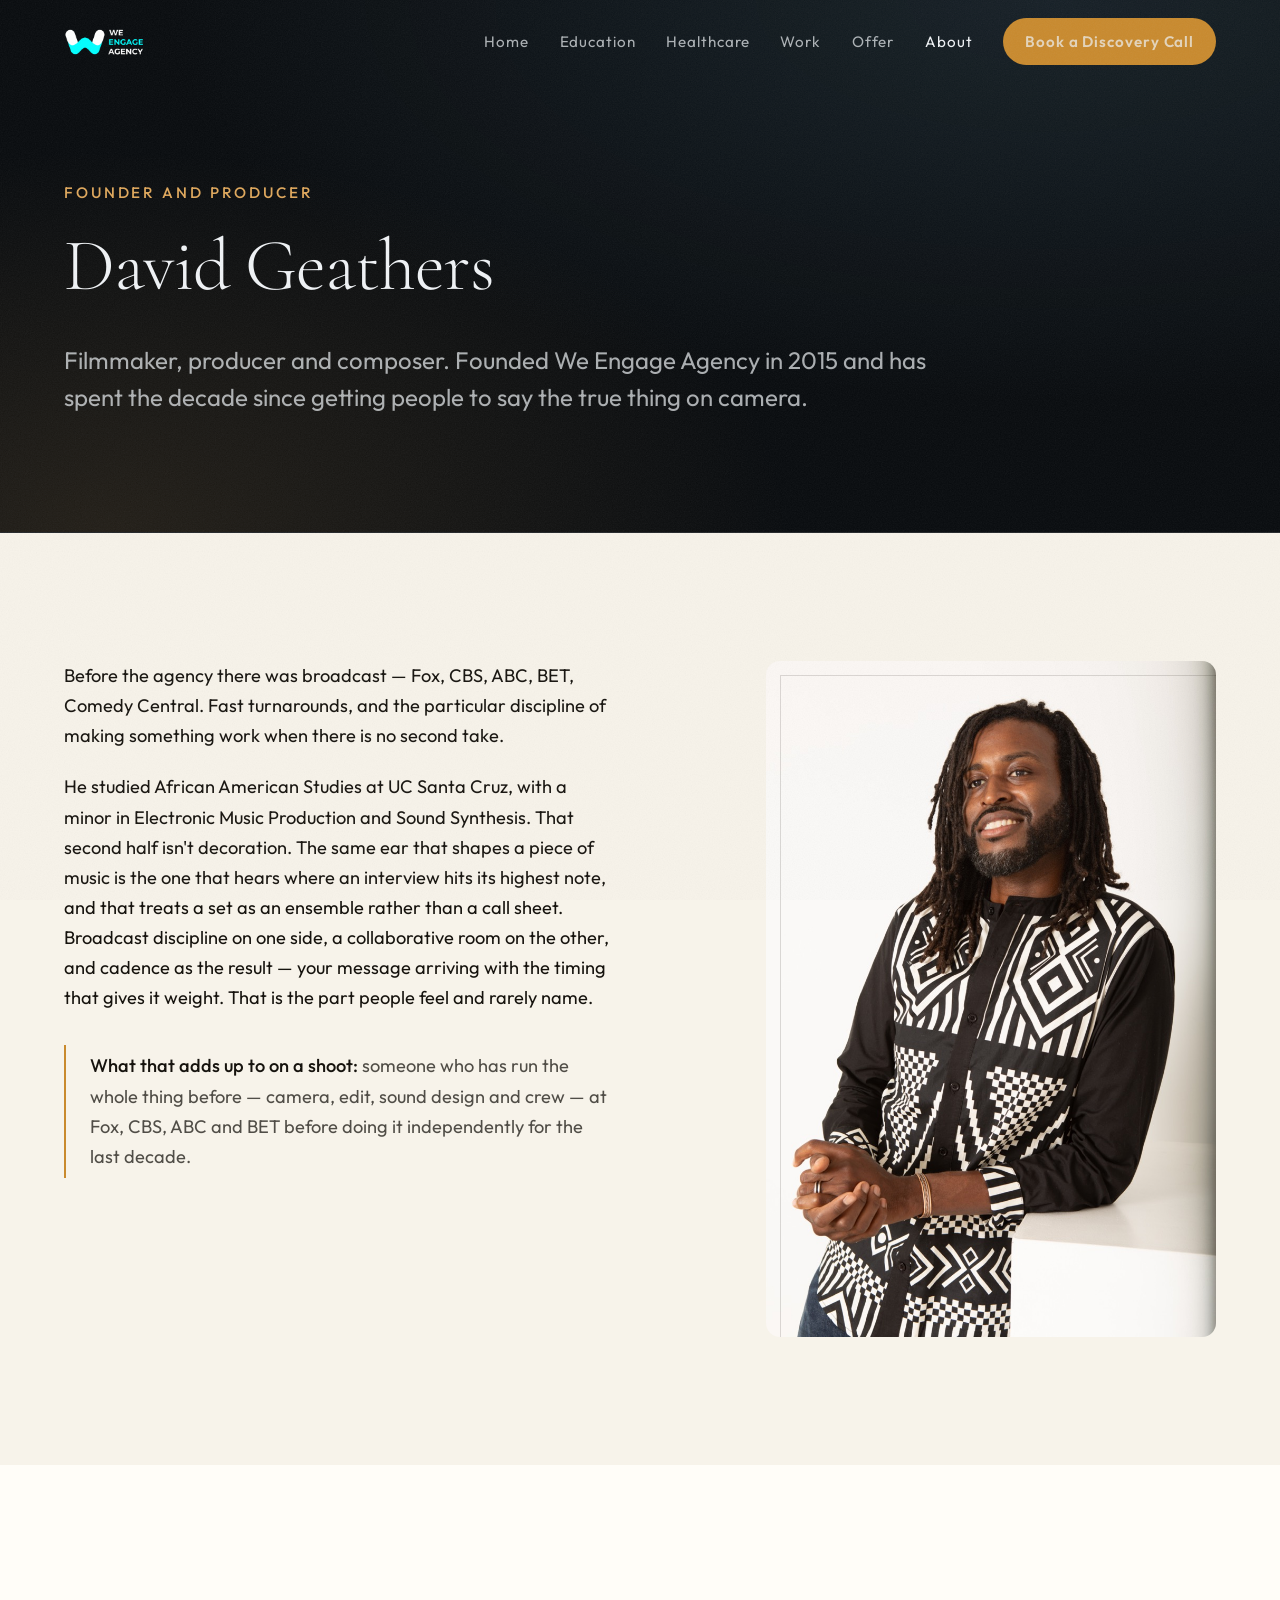
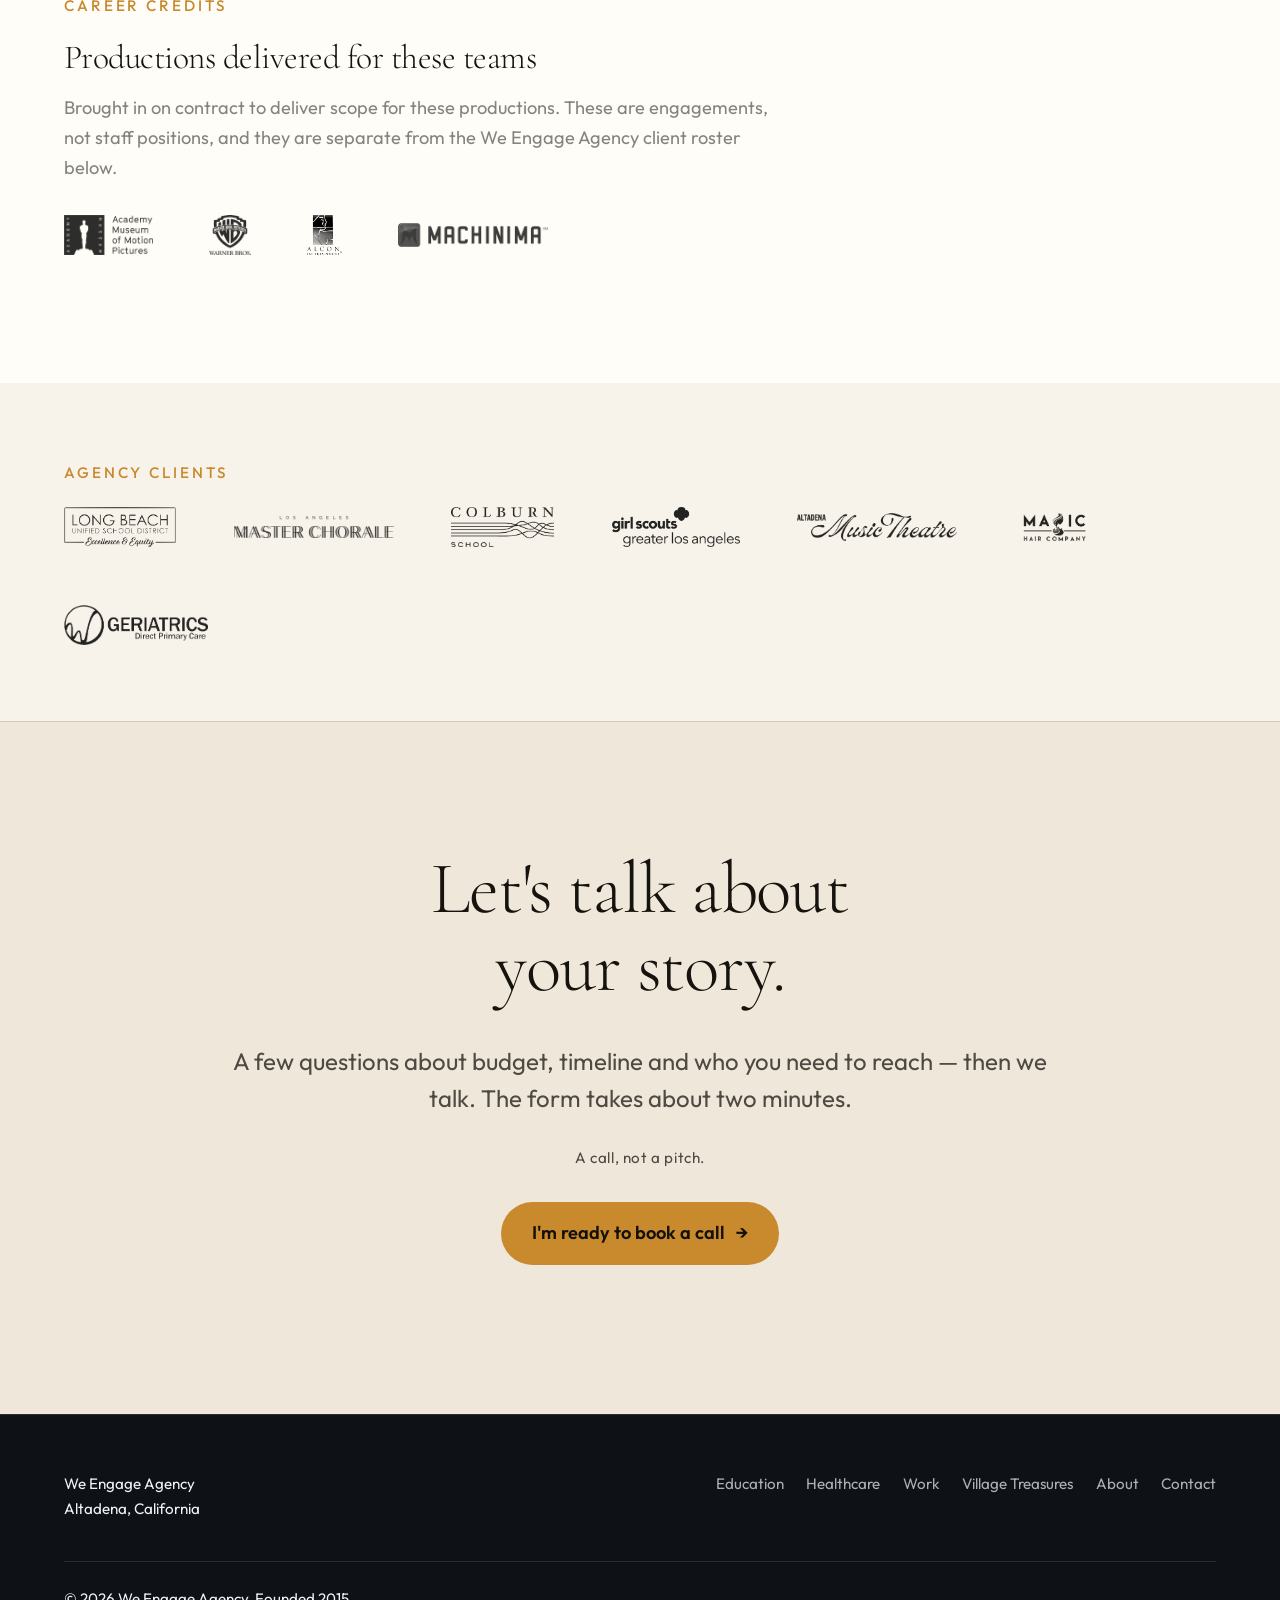
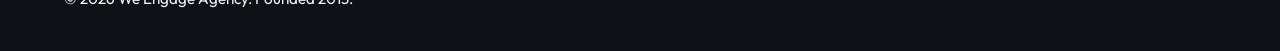
==== commit b53c4584: "Fix the drawer collapsing when scrolled; eleven copy revisions The menu bug was real and had a preci" ====
--- a/about.html
+++ b/about.html
@@ -56,8 +56,8 @@
     <div class="shell split" style="align-items:start">
       <div class="split__text reveal">
         <div class="prose">
-          <p>Before the agency there was broadcast — Fox, CBS, ABC, BET, Comedy Central. Fast turnarounds, other people's formats, and the particular discipline of making something work when there is no second take.</p>
-          <p>He studied African American Studies at UC Santa Cruz, with a minor in Electronic Music Production and Sound Synthesis. That second half isn't decoration. The same ear that shapes a piece of music is the one that hears where an interview actually lands.</p>
+          <p>Before the agency there was broadcast — Fox, CBS, ABC, BET, Comedy Central. Fast turnarounds, and the particular discipline of making something work when there is no second take.</p>
+          <p>He studied African American Studies at UC Santa Cruz, with a minor in Electronic Music Production and Sound Synthesis. That second half isn't decoration. The same ear that shapes a piece of music is the one that hears where an interview hits its highest note, and that treats a set as an ensemble rather than a call sheet. Broadcast discipline on one side, a collaborative room on the other, and cadence as the result — your message arriving with the timing that gives it weight. That is the part people feel and rarely name.</p>
         </div>
         <div class="callout">
           <p><strong>What that adds up to on a shoot:</strong> someone who has run the whole thing before — camera, edit, sound design and crew — at Fox, CBS, ABC and BET before doing it independently for the last decade.</p>
@@ -104,7 +104,7 @@
     <div class="shell">
       <h2 class="reveal">Let's talk about your story.</h2>
       <p class="lede reveal" data-delay="1" style="max-width:52ch">A few questions about budget, timeline and who you need to reach — then we talk. The form takes about two minutes.</p>
-      <p class="reveal endcta__note" data-delay="2">A call, not a pitch. Twenty minutes.</p>
+      <p class="reveal endcta__note" data-delay="2">A call, not a pitch.</p>
       <p class="reveal" data-delay="3" style="margin-top:2rem">
         <a class="btn btn--primary" href="/contact.html">I'm ready to book a call <span class="arr">→</span></a>
       </p>
--- a/css/site.css
+++ b/css/site.css
@@ -167,12 +167,11 @@
   display: flex; align-items: center; justify-content: space-between;
   gap: 1.5rem;
   padding: 1.1rem var(--gutter);
-  transition: background-color 0.4s var(--ease), backdrop-filter 0.4s var(--ease), border-color 0.4s var(--ease);
+  transition: background-color 0.4s var(--ease), border-color 0.4s var(--ease);
   border-bottom: 1px solid transparent;
 }
 .masthead.is-stuck {
   background: rgba(8, 11, 14, 0.88);
-  backdrop-filter: blur(14px);
   border-bottom-color: var(--hairline);
 }
 .masthead__mark img { height: 34px; width: auto; }
@@ -270,15 +269,28 @@
 @media (max-width: 860px) {
   .nav__toggle { display: inline-flex; }
   .nav {
-    position: fixed; inset: 0 0 0 auto; width: min(82vw, 340px);
+    /* Pinned to the top and given an explicit height rather than stretched
+       between top and bottom. `bottom: 0` only means "the bottom of the
+       screen" while the viewport is the containing block, and any
+       transform, filter, backdrop-filter or will-change on the masthead
+       silently makes the masthead the containing block instead — at which
+       point the drawer collapses to header height and the first links in
+       the list end up clipped above the screen. That is exactly what a
+       blur on the stuck header did. Removing the blur fixed it; this
+       removes the way for it to happen again. */
+    position: fixed; top: 0; right: 0; inset-inline-start: auto;
+    height: 100vh; height: 100dvh;
+    width: min(82vw, 340px);
     /* Under the masthead, not over it. The toggle has already become a
        cross by this point, and it is the close affordance people reach for
        first — burying it under the drawer would leave the panel with no
        visible way out. */
     z-index: 950;
     background: var(--ink-raised);
-    flex-direction: column; align-items: flex-start; justify-content: center;
+    flex-direction: column; align-items: flex-start;
+    justify-content: center; justify-content: safe center;
     gap: 1.6rem; padding: 2rem var(--gutter);
+    overflow-y: auto; overscroll-behavior: contain;
     transform: translateX(100%);
     transition: transform 0.35s var(--ease);
     border-left: 1px solid var(--hairline);
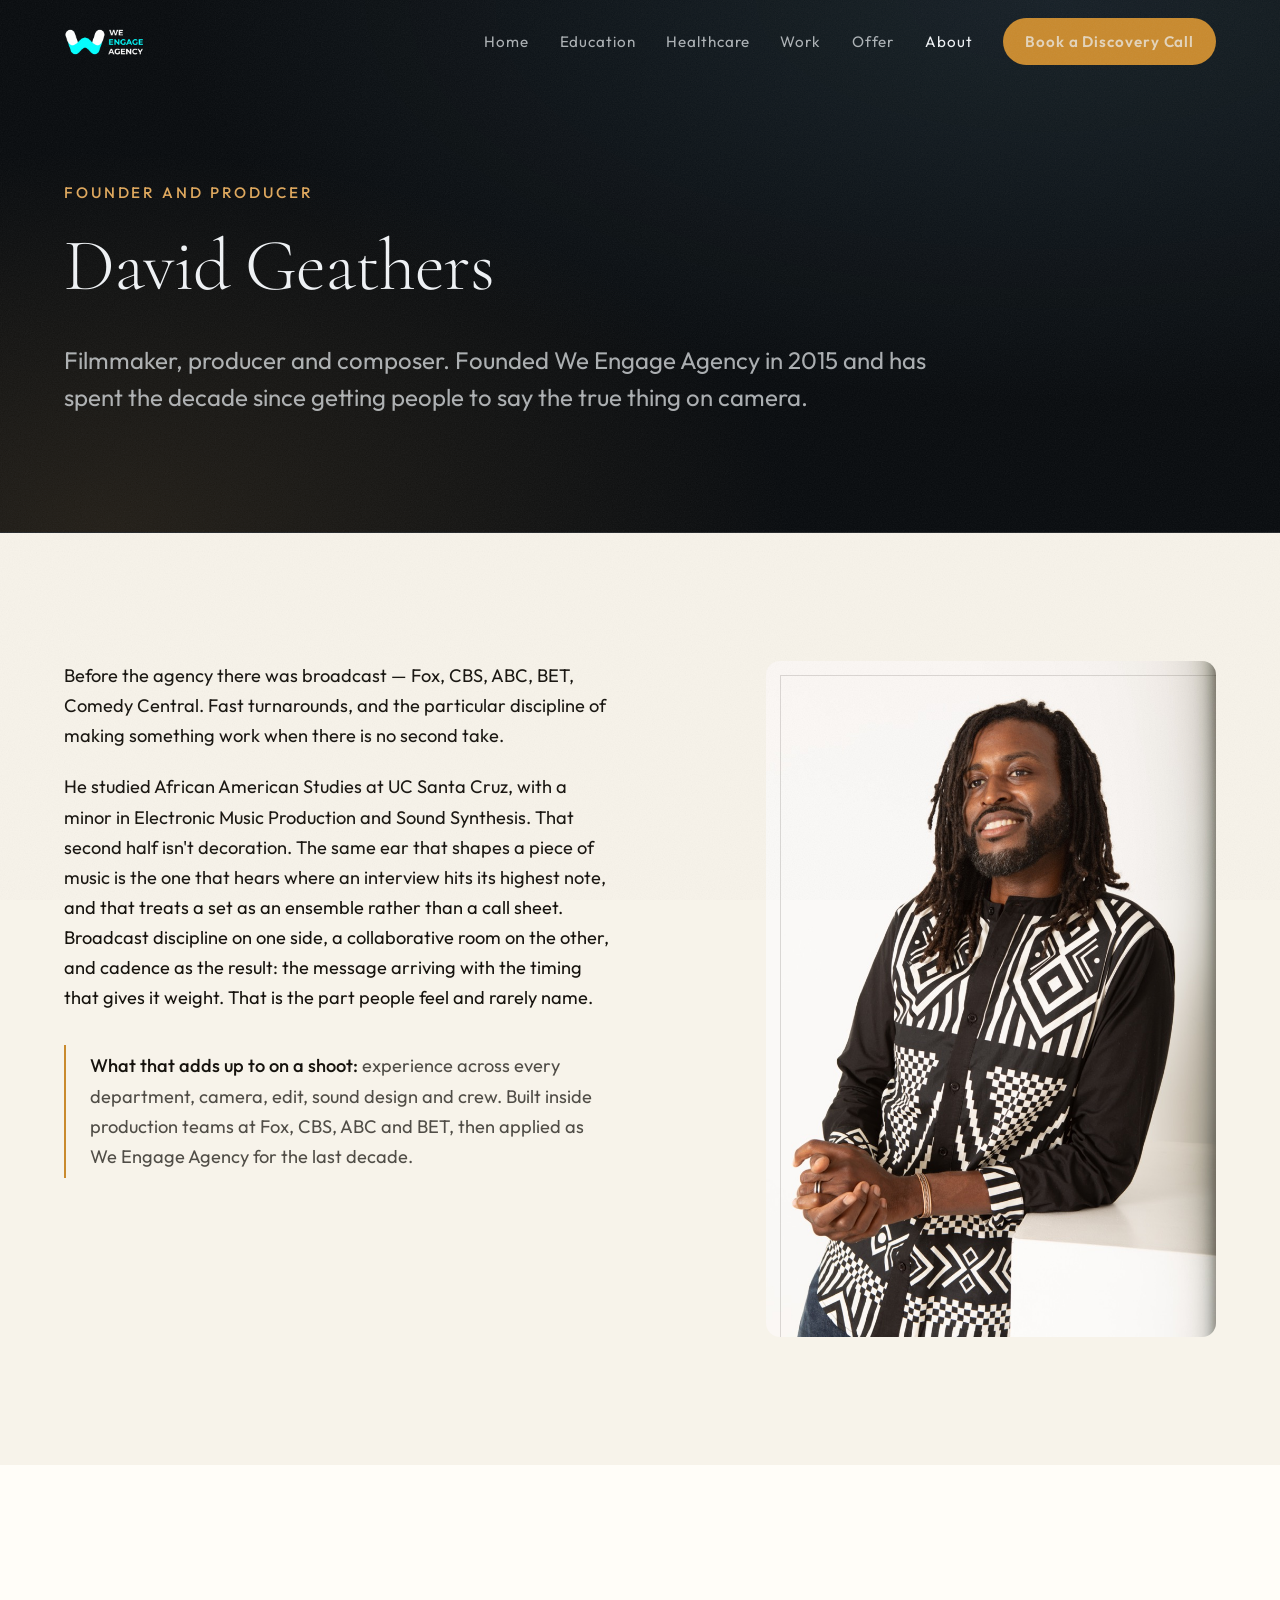
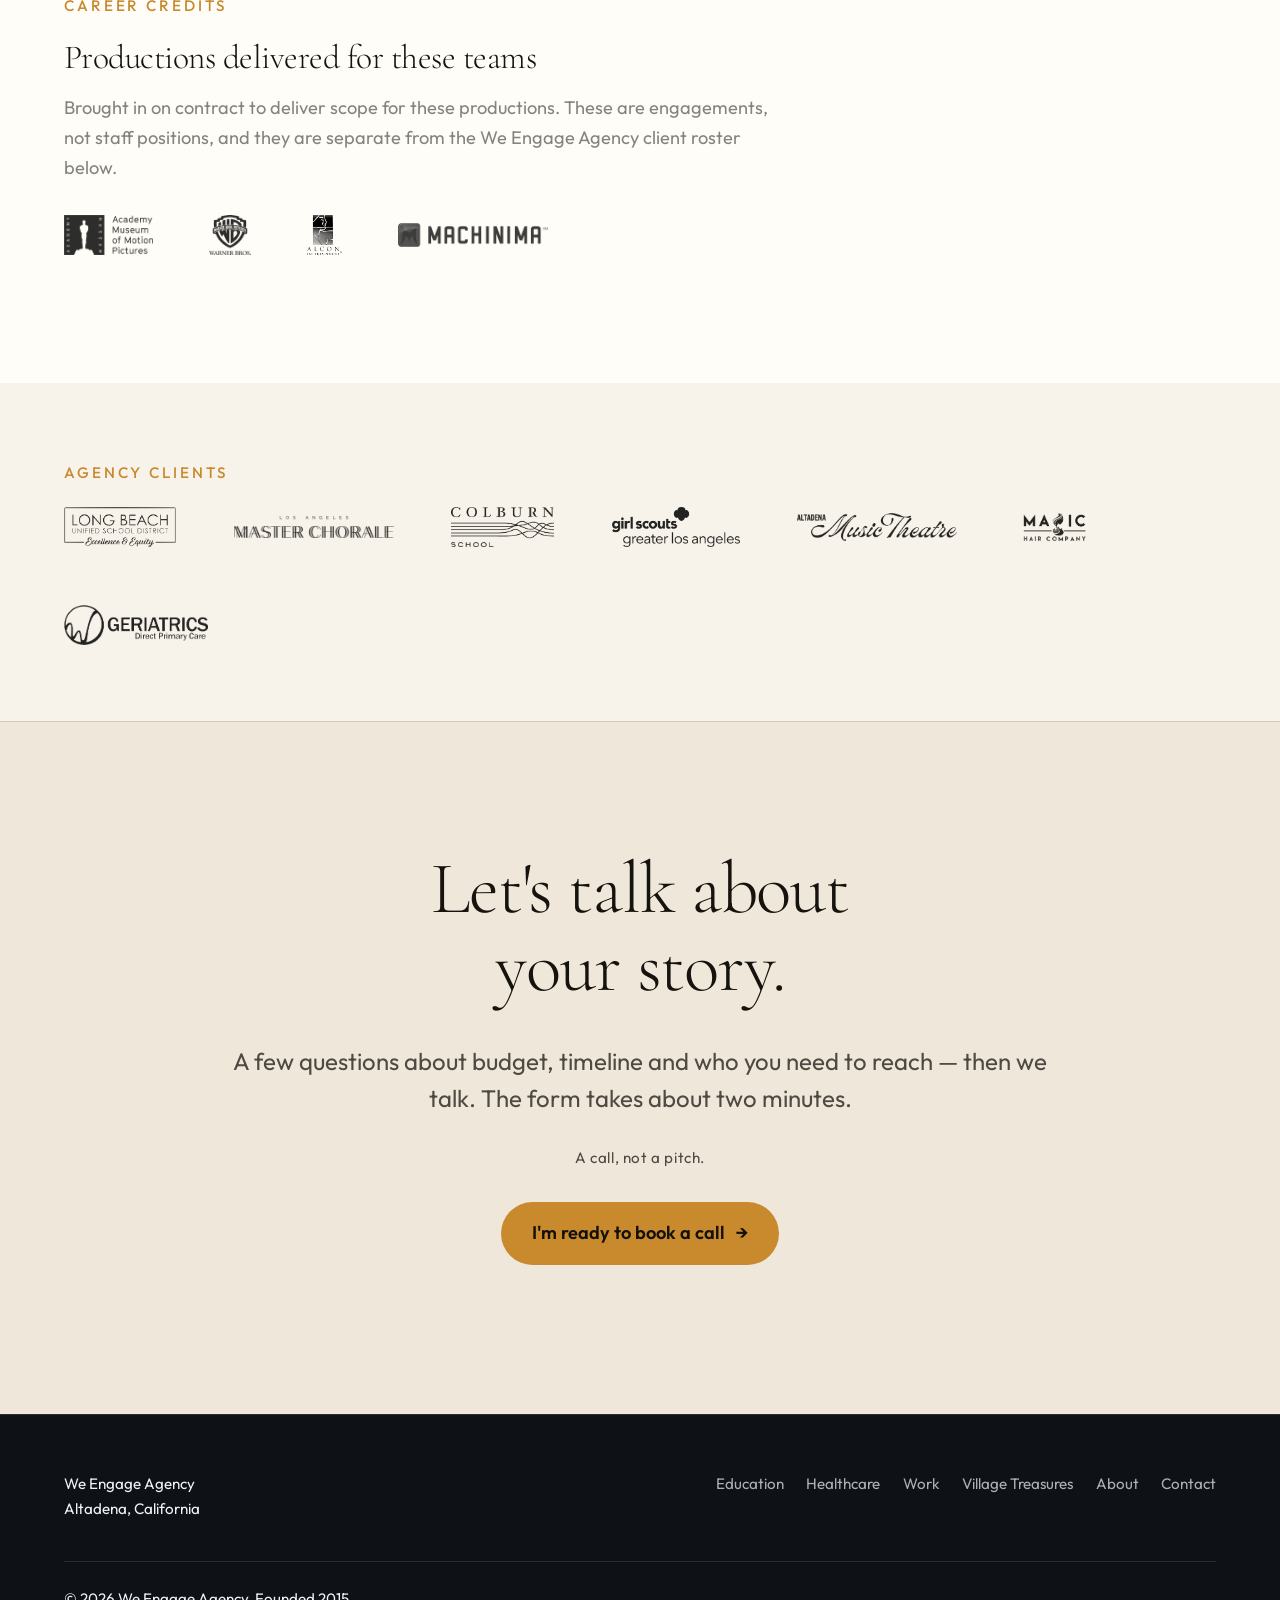
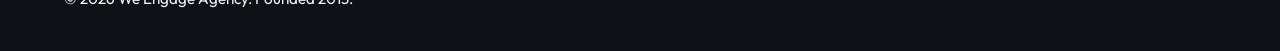
==== commit 5e613cbd: "Locked copy pass: message over surface, one name per deliverable index.html - The interviews-first l" ====
--- a/about.html
+++ b/about.html
@@ -6,13 +6,13 @@
 <meta name="referrer" content="strict-origin-when-cross-origin">
 <title>About — We Engage Agency</title>
 <meta name="description" content="David Geathers, founder and producer of We Engage Agency. Broadcast background, composer, based in Altadena.">
-<link rel="canonical" href="https://agency.davidgeathers.com/about.html">
+<link rel="canonical" href="https://weengageagency.com/about.html">
 <meta property="og:site_name" content="We Engage Agency">
 <meta property="og:title" content="About — We Engage Agency">
 <meta property="og:description" content="David Geathers, founder and producer of We Engage Agency. Broadcast background, composer, based in Altadena.">
 <meta property="og:type" content="website">
-<meta property="og:url" content="https://agency.davidgeathers.com/about.html">
-<meta property="og:image" content="https://agency.davidgeathers.com/public/video/hero-poster.jpg?v=6">
+<meta property="og:url" content="https://weengageagency.com/about.html">
+<meta property="og:image" content="https://weengageagency.com/public/video/hero-poster.jpg?v=6">
 <meta property="og:image:width" content="1920">
 <meta property="og:image:height" content="1080">
 <meta property="og:image:alt" content="A still from a We Engage Agency interview film">
@@ -57,10 +57,10 @@
       <div class="split__text reveal">
         <div class="prose">
           <p>Before the agency there was broadcast — Fox, CBS, ABC, BET, Comedy Central. Fast turnarounds, and the particular discipline of making something work when there is no second take.</p>
-          <p>He studied African American Studies at UC Santa Cruz, with a minor in Electronic Music Production and Sound Synthesis. That second half isn't decoration. The same ear that shapes a piece of music is the one that hears where an interview hits its highest note, and that treats a set as an ensemble rather than a call sheet. Broadcast discipline on one side, a collaborative room on the other, and cadence as the result — your message arriving with the timing that gives it weight. That is the part people feel and rarely name.</p>
+          <p>He studied African American Studies at UC Santa Cruz, with a minor in Electronic Music Production and Sound Synthesis. That second half isn't decoration. The same ear that shapes a piece of music is the one that hears where an interview hits its highest note, and that treats a set as an ensemble rather than a call sheet. Broadcast discipline on one side, a collaborative room on the other, and cadence as the result: the message arriving with the timing that gives it weight. That is the part people feel and rarely name.</p>
         </div>
         <div class="callout">
-          <p><strong>What that adds up to on a shoot:</strong> someone who has run the whole thing before — camera, edit, sound design and crew — at Fox, CBS, ABC and BET before doing it independently for the last decade.</p>
+          <p><strong>What that adds up to on a shoot:</strong> experience across every department, camera, edit, sound design and crew. Built inside production teams at Fox, CBS, ABC and BET, then applied as We Engage Agency for the last decade.</p>
         </div>
       </div>
       <div class="split__media reveal" data-delay="1">
--- a/css/site.css
+++ b/css/site.css
@@ -323,9 +323,24 @@
   z-index: -2;
   will-change: transform;
 }
+.hero__media picture { display: block; width: 100%; height: 100%; }
 .hero__media video, .hero__media img {
   width: 100%; height: 100%; object-fit: cover;
 }
+/* The loop lies OVER the still rather than replacing it. Hiding the still the
+   moment the video said `canplay` meant any later failure — a decode that
+   never paints, iOS resolving play() and stopping a beat afterwards, Low
+   Power Mode — left nothing behind it but the hero's own near-black
+   background. That is the black screen. Stacked and faded in only once a
+   frame has actually been presented, the still is always the floor: worst
+   case the hero is a photograph, which is what it was before the loop
+   existed. */
+.hero__media video {
+  position: absolute; inset: 0;
+  opacity: 0;
+  transition: opacity 0.6s var(--ease);
+}
+.hero__media video[data-ready="true"] { opacity: 1; }
 .hero::before {
   content: ""; position: absolute; inset: 0; z-index: -1;
   background:
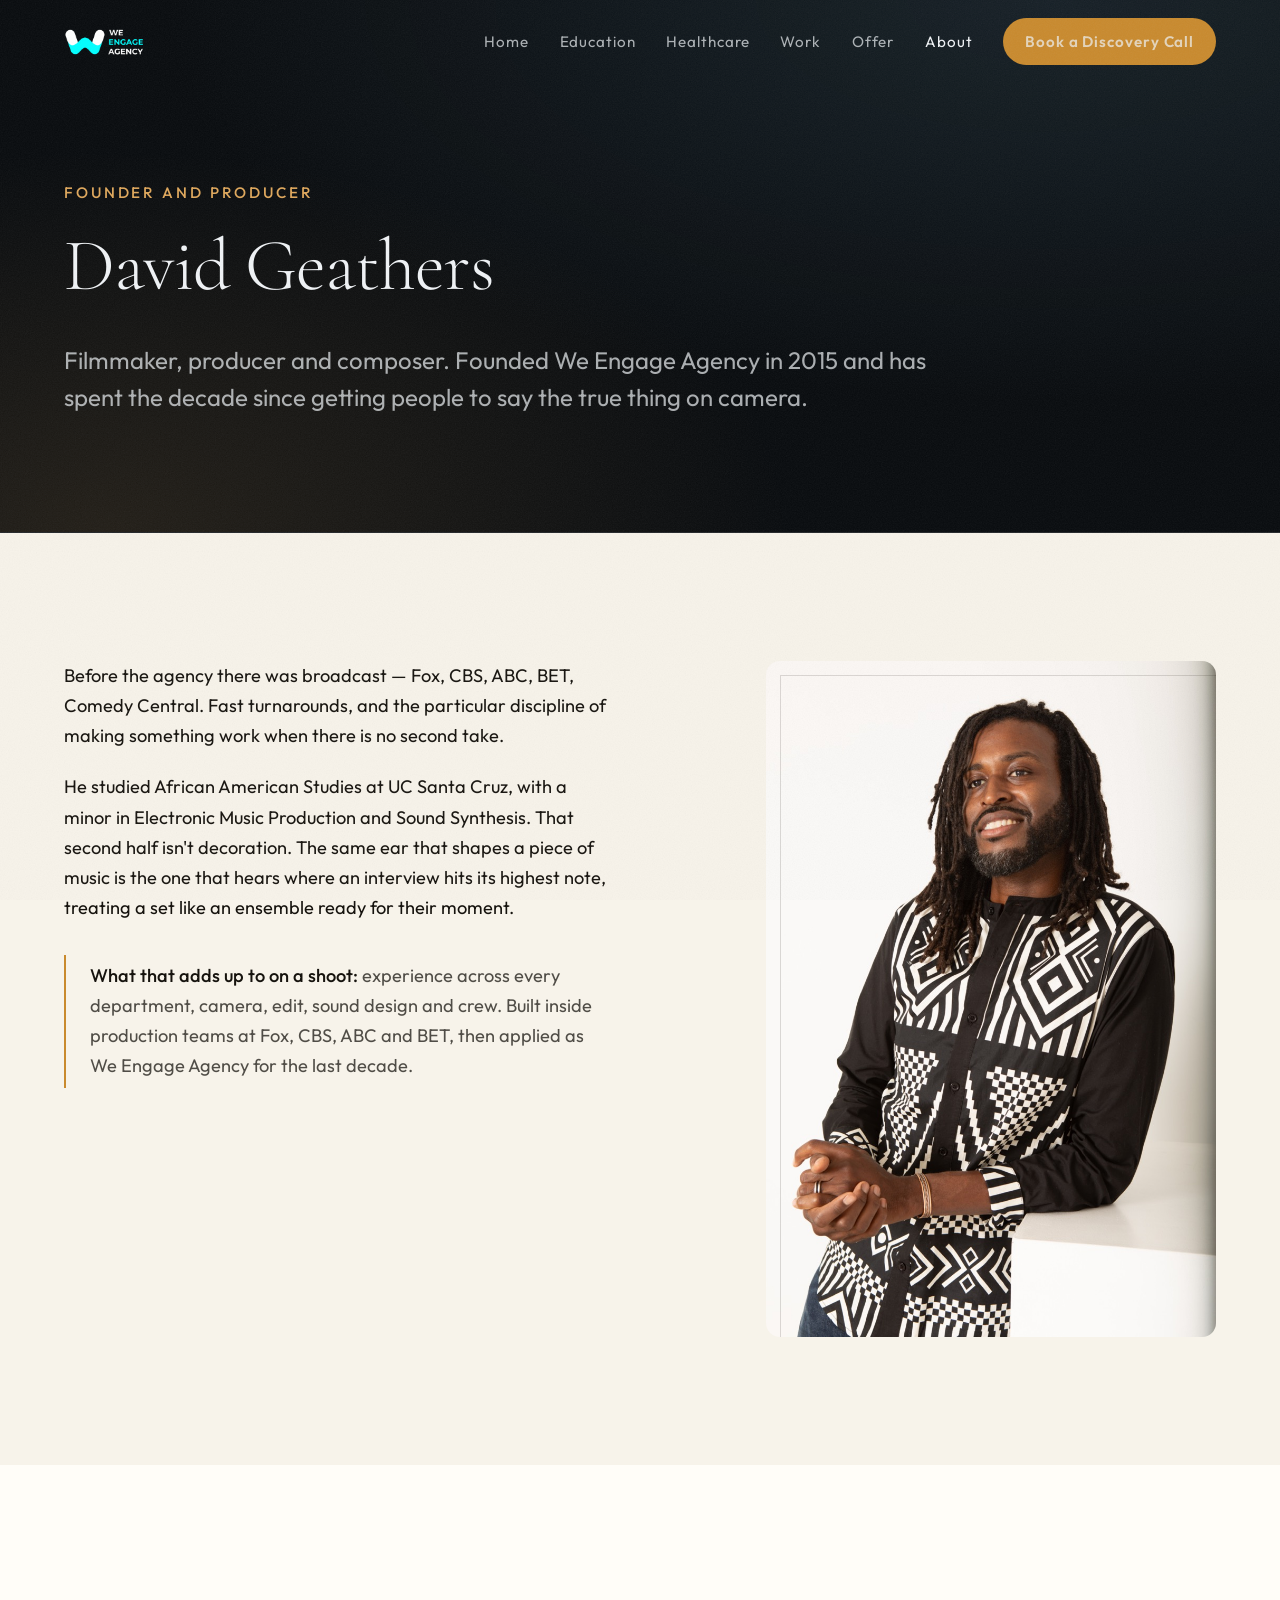
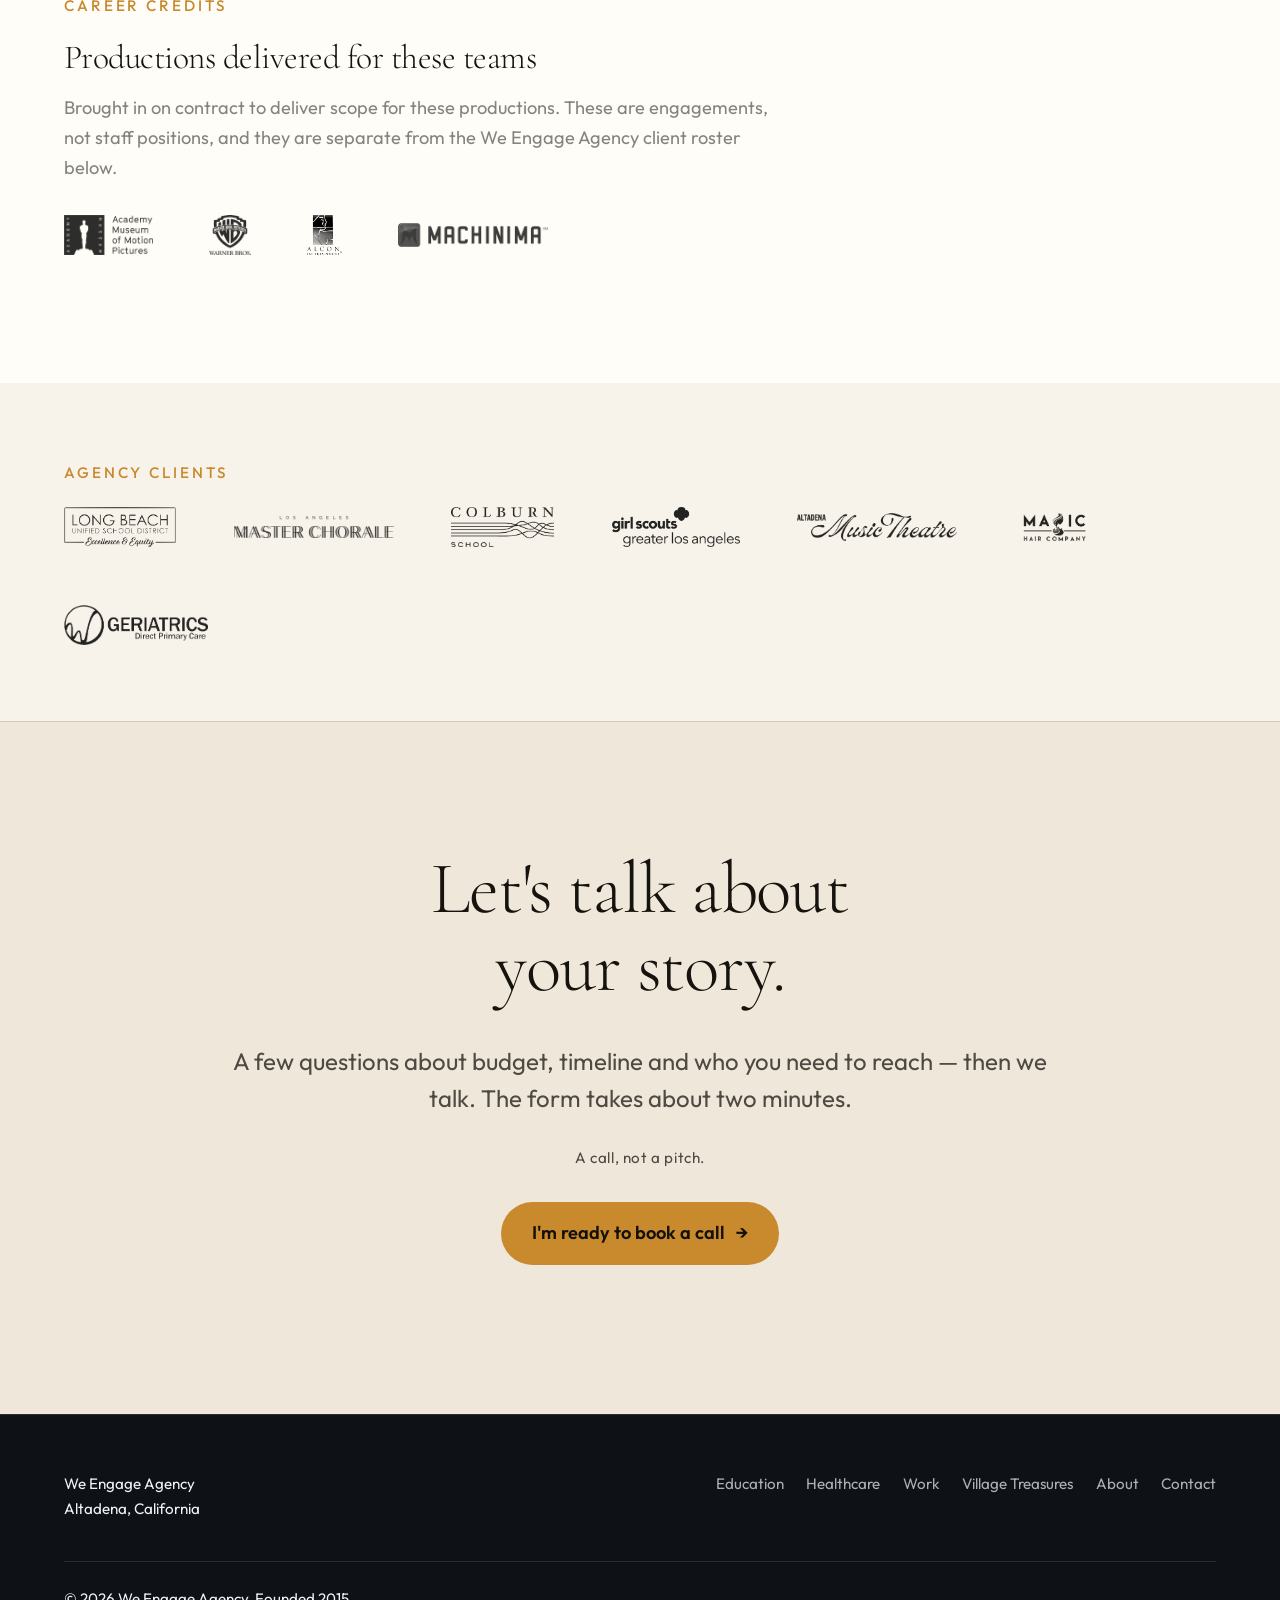
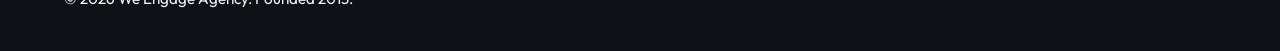
==== commit 7e3d099f: "Tier tones, a tightened Producer Engagement, and a shorter bio close Four engagements opened in sequ" ====
--- a/about.html
+++ b/about.html
@@ -57,7 +57,7 @@
       <div class="split__text reveal">
         <div class="prose">
           <p>Before the agency there was broadcast — Fox, CBS, ABC, BET, Comedy Central. Fast turnarounds, and the particular discipline of making something work when there is no second take.</p>
-          <p>He studied African American Studies at UC Santa Cruz, with a minor in Electronic Music Production and Sound Synthesis. That second half isn't decoration. The same ear that shapes a piece of music is the one that hears where an interview hits its highest note, and that treats a set as an ensemble rather than a call sheet. Broadcast discipline on one side, a collaborative room on the other, and cadence as the result: the message arriving with the timing that gives it weight. That is the part people feel and rarely name.</p>
+          <p>He studied African American Studies at UC Santa Cruz, with a minor in Electronic Music Production and Sound Synthesis. That second half isn't decoration. The same ear that shapes a piece of music is the one that hears where an interview hits its highest note, treating a set like an ensemble ready for their moment.</p>
         </div>
         <div class="callout">
           <p><strong>What that adds up to on a shoot:</strong> experience across every department, camera, edit, sound design and crew. Built inside production teams at Fox, CBS, ABC and BET, then applied as We Engage Agency for the last decade.</p>
--- a/css/site.css
+++ b/css/site.css
@@ -1165,8 +1165,74 @@
   overflow: hidden;
   transition: border-color 0.3s var(--ease), transform 0.3s var(--ease), box-shadow 0.3s var(--ease);
 }
-.tier[data-open="true"], .tier:hover { border-color: var(--accent); }
-.tier--lead { border-color: rgba(224,168,92,0.45); }
+
+/* =========================================================================
+   Tier tones
+   Four engagements opened in sequence all looked alike, and closing one to
+   open another gave no signal that the content had changed — open Producer
+   Engagement, scroll, and Story Program reads as the same card again. Colour
+   fixes that, but only if it says something.
+
+   Green, blue, gold is a sequence a buyer already knows how to read: start
+   here, the focused single, the premium. Violet is deliberately NOT on that
+   ladder, because Producer Engagement is not a bigger or smaller version of
+   the others — it is a different kind of engagement, and a colour that
+   refuses to rank is the honest signal for it.
+
+   All four are matched on perceptual lightness (CIE L* 72.0-72.6) against
+   the card, so no tier shouts louder than another; the gold is the site's
+   own --accent-night, unchanged, which is what keeps the set inside the
+   palette rather than beside it. Each reads 8.05-8.20:1 on the card ground,
+   well past the 4.5:1 WCAG asks of text.
+
+   One property does the work. Everything coloured downstream reads --tone,
+   so re-tinting a tier is one line. --tone-wash and --tone-edge are spelled
+   out as rgba rather than derived with color-mix: this site has already been
+   bitten once by assuming a Safari feature was present.
+   ========================================================================= */
+.tier {
+  --tone:      var(--accent-night);
+  --tone-wash: rgba(224, 168, 92, 0.07);
+  --tone-edge: rgba(224, 168, 92, 0.42);
+}
+.tier--series   { --tone: #86BD97; --tone-wash: rgba(134, 189, 151, 0.07); --tone-edge: rgba(134, 189, 151, 0.42); }
+.tier--single   { --tone: #92B6CF; --tone-wash: rgba(146, 182, 207, 0.07); --tone-edge: rgba(146, 182, 207, 0.42); }
+.tier--program  { --tone: #E0A85C; --tone-wash: rgba(224, 168, 92, 0.07);  --tone-edge: rgba(224, 168, 92, 0.42); }
+.tier--producer { --tone: #BCA9D8; --tone-wash: rgba(188, 169, 216, 0.07); --tone-edge: rgba(188, 169, 216, 0.42); }
+
+.tier[data-open="true"], .tier:hover { border-color: var(--tone-edge); }
+/* The lead card keeps its resting distinction, in its own tone now. Gold at
+   rest on the green tier would have signalled Story Program on the wrong
+   card. */
+.tier--lead { border-color: rgba(134, 189, 151, 0.38); }
+
+/* The reveal. Nothing is tinted at rest — the section is meant to open
+   quiet. A rule wipes down the left edge as the panel expands, a wash of the
+   same hue at 7% settles into the top of the body, and the price takes the
+   tone. Three signals at low volume read as designed; one loud one reads as
+   decoration. */
+.tier { position: relative; }
+.tier::before {
+  content: ""; position: absolute; left: 0; top: 0; bottom: 0; width: 3px;
+  background: var(--tone);
+  transform: scaleY(0); transform-origin: top;
+  transition: transform 0.45s var(--ease);
+  border-radius: var(--r-lg) 0 0 var(--r-lg);
+  pointer-events: none;
+}
+.tier[data-open="true"]::before { transform: scaleY(1); }
+.tier__inner { background: linear-gradient(180deg, var(--tone-wash), transparent 62%); }
+.tier[data-open="true"] .tier__price,
+.tier[data-open="true"] .tier__cue { color: var(--tone); }
+
+@media (hover: hover) and (pointer: fine) {
+  .tier:hover::before, .tier:focus-within::before { transform: scaleY(1); }
+  .tier:hover .tier__price, .tier:focus-within .tier__price,
+  .tier:hover .tier__cue, .tier:focus-within .tier__cue { color: var(--tone); }
+}
+@media (prefers-reduced-motion: reduce) {
+  .tier::before { transition: none; }
+}
 
 .tier__toggle {
   display: flex; align-items: baseline; gap: 1rem 1.5rem; flex-wrap: wrap;
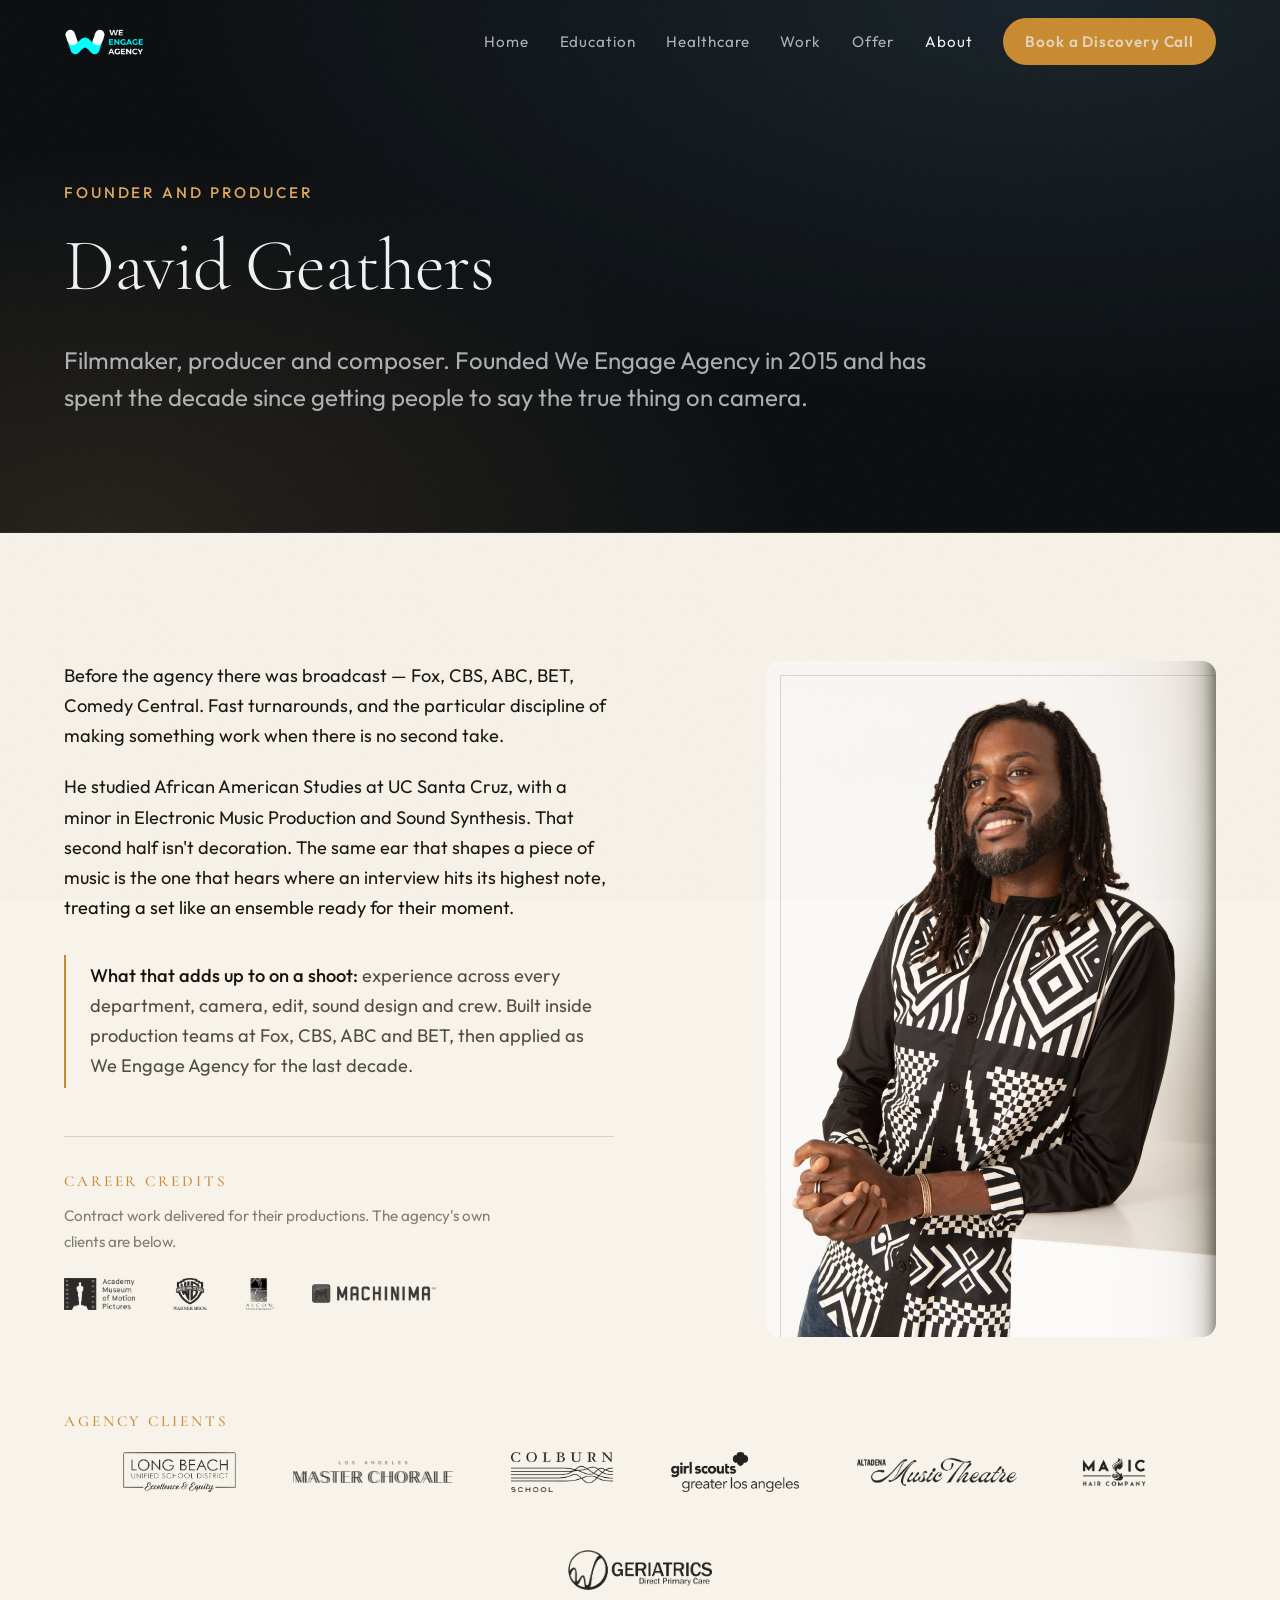
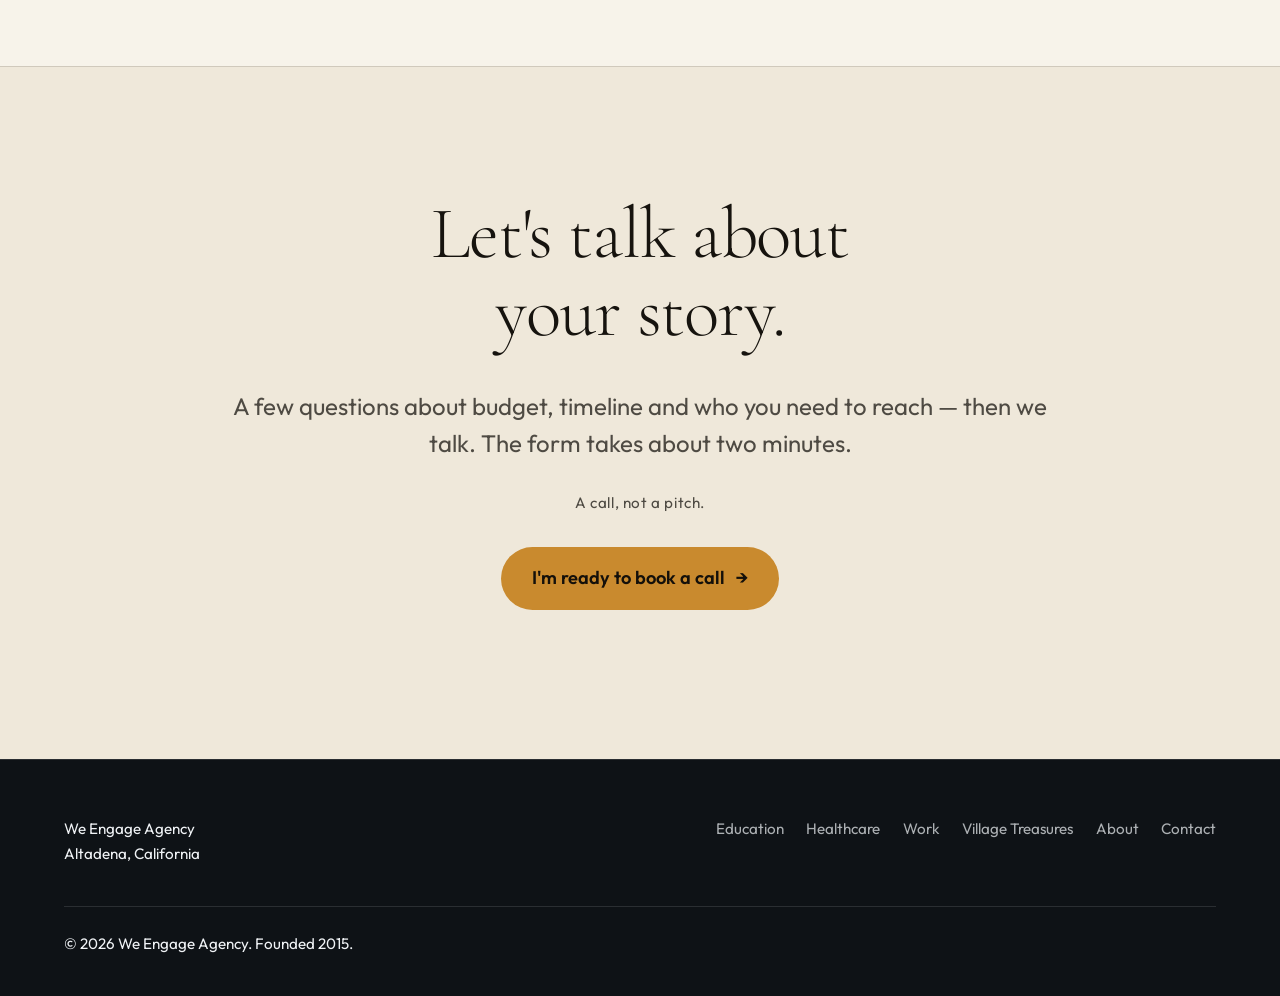
==== commit b7c3b86e: "Close the gap under the bio; career credits belong with the biography Measured before touching anyth" ====
--- a/about.html
+++ b/about.html
@@ -52,7 +52,7 @@
     </div>
   </section>
 
-  <section class="section">
+  <section class="section section--closes">
     <div class="shell split" style="align-items:start">
       <div class="split__text reveal">
         <div class="prose">
@@ -61,6 +61,16 @@
         </div>
         <div class="callout">
           <p><strong>What that adds up to on a shoot:</strong> experience across every department, camera, edit, sound design and crew. Built inside production teams at Fox, CBS, ABC and BET, then applied as We Engage Agency for the last decade.</p>
+        </div>
+        <div class="credits-block">
+          <h2 class="eyebrow">Career credits</h2>
+          <p class="credits-note">Contract work delivered for their productions. The agency's own clients are below.</p>
+          <div class="credits">
+            <img src="/public/career-credits/academy-museum-white.png" alt="Academy Museum of Motion Pictures" loading="lazy">
+            <img src="/public/career-credits/warner-bros-white.png" alt="Warner Bros. Pictures" loading="lazy">
+            <img src="/public/career-credits/alcon-white.png" alt="Alcon Entertainment" loading="lazy">
+            <img src="/public/career-credits/machinima-white.png" alt="Machinima" loading="lazy">
+          </div>
         </div>
       </div>
       <div class="split__media reveal" data-delay="1">
@@ -71,24 +81,10 @@
     </div>
   </section>
 
-  <section class="section" style="background:var(--ink-raised)">
+  <section class="section section--tight section--follows">
     <div class="shell">
-      <p class="eyebrow reveal">Career credits</p>
-      <h2 class="reveal" style="font-size:var(--step-2);max-width:32ch">Productions delivered for these teams</h2>
-      <p class="reveal" style="color:var(--bone-faint);max-width:60ch">Brought in on contract to deliver scope for these productions. These are engagements, not staff positions, and they are separate from the We Engage Agency client roster below.</p>
-      <div class="credits reveal" data-delay="1">
-        <img src="/public/career-credits/academy-museum-white.png" alt="Academy Museum of Motion Pictures" loading="lazy">
-        <img src="/public/career-credits/warner-bros-white.png" alt="Warner Bros. Pictures" loading="lazy">
-        <img src="/public/career-credits/alcon-white.png" alt="Alcon Entertainment" loading="lazy">
-        <img src="/public/career-credits/machinima-white.png" alt="Machinima" loading="lazy">
-      </div>
-    </div>
-  </section>
-
-  <section class="section section--tight">
-    <div class="shell">
-      <p class="eyebrow reveal">Agency clients</p>
-      <div class="trustband__row reveal" data-delay="1" style="justify-content:flex-start">
+      <h2 class="eyebrow reveal">Agency clients</h2>
+      <div class="trustband__row reveal" data-delay="1">
         <img src="/public/trusted-by-marks/long-beach-unified-white.png" alt="Long Beach Unified School District" loading="lazy">
         <img src="/public/trusted-by-marks/la-master-chorale-white.png" alt="Los Angeles Master Chorale" loading="lazy">
         <img src="/public/trusted-by-marks/colburn-white.png" alt="Colburn School" loading="lazy">
--- a/css/site.css
+++ b/css/site.css
@@ -131,6 +131,11 @@
 .shell { width: min(100% - (var(--gutter) * 2), var(--shell)); margin-inline: auto; }
 .section { padding-block: clamp(4.5rem, 10vw, 9rem); position: relative; }
 .section--tight { padding-block: clamp(3rem, 6vw, 5rem); }
+/* The bio and the client band read as one thought now — his credits, then the
+   agency's — so they close up instead of sitting as two full sections with
+   128px of padding each meeting in the middle. */
+.section--closes { padding-bottom: clamp(1.5rem, 3vw, 2.5rem); }
+.section--follows { padding-top: clamp(1.5rem, 3vw, 2.5rem); }
 
 .eyebrow {
   font-size: var(--step--1);
@@ -740,7 +745,29 @@
 .prose--airy p { font-size: var(--step-1); line-height: 1.62; color: var(--bone-soft); }
 
 /* ---------- Credit rows (About) ---------- */
+/* Career credits used to be a full-width band of its own between the bio and
+   the agency's client roster. Two problems at once: the bio column ran out of
+   copy 157px before the portrait ended, and then two sections stacked their
+   padding — 128 + 128 at desktop — so 285px separated the last line of the
+   bio from the next thing worth reading.
+
+   Moving the block into the column solves both. It fills the run the portrait
+   creates, it deletes a whole section's stacked padding, and it fixes the
+   information architecture: these are David's credits, so they belong with
+   David's biography. The agency's own clients stay a band, alone, which is
+   what makes the distinction read without a paragraph explaining it. */
+.credits-block {
+  margin-top: clamp(2.25rem, 4vw, 3rem);
+  padding-top: clamp(1.75rem, 3vw, 2.25rem);
+  border-top: 1px solid var(--hairline);
+}
+.credits-block .eyebrow { margin-bottom: 0.9rem; }
+.credits-note { margin: 0; color: var(--bone-faint); font-size: var(--step--1); max-width: 46ch; }
 .credits { display: flex; flex-wrap: wrap; align-items: center; gap: clamp(1.75rem, 4.5vw, 3.5rem); margin-top: 2rem; }
+/* Narrower home than the old full-width band, so the marks come down to suit
+   the column rather than dominating it. */
+.credits-block .credits { margin-top: 1.5rem; gap: clamp(1.4rem, 3.2vw, 2.4rem); }
+.credits-block .credits img { max-height: 32px; max-width: 124px; }
 .credits img { height: auto; width: auto; max-height: 40px; max-width: 150px; object-fit: contain; opacity: 0.62; }
 
 /* =========================================================================
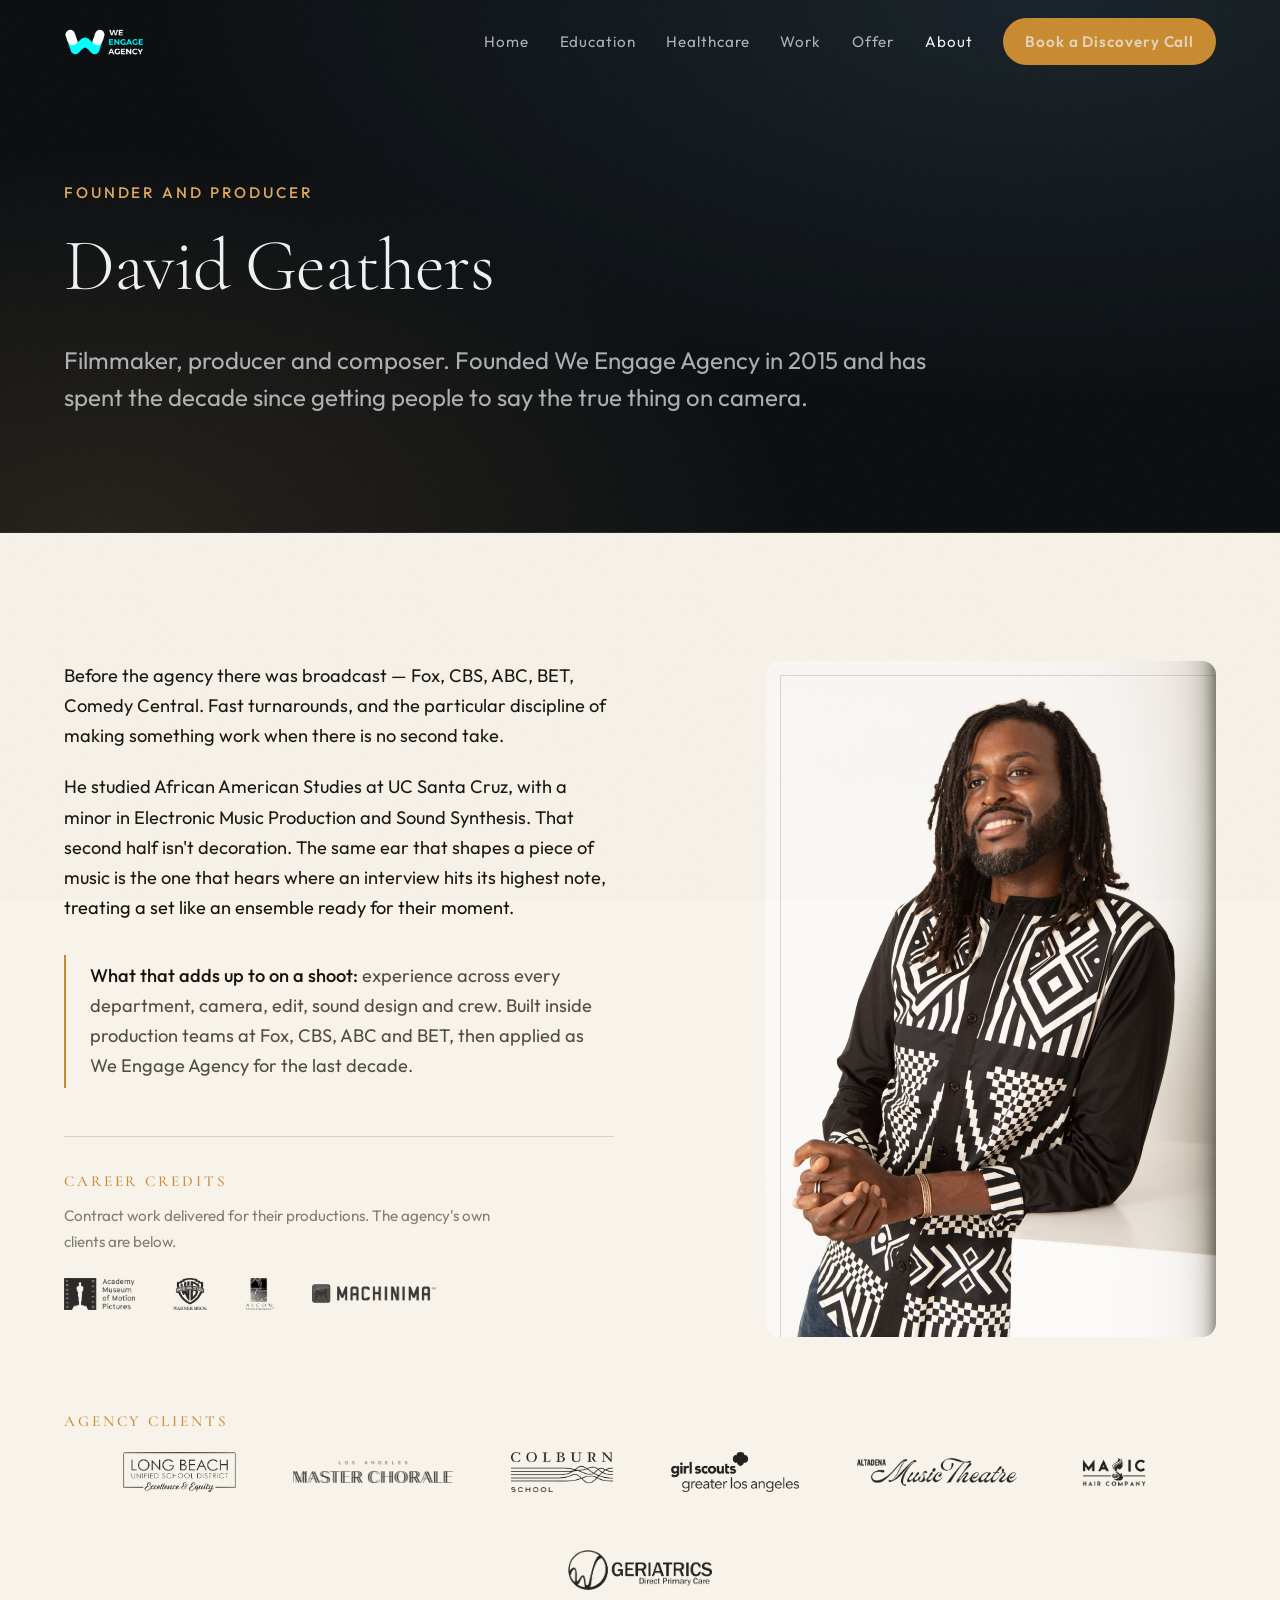
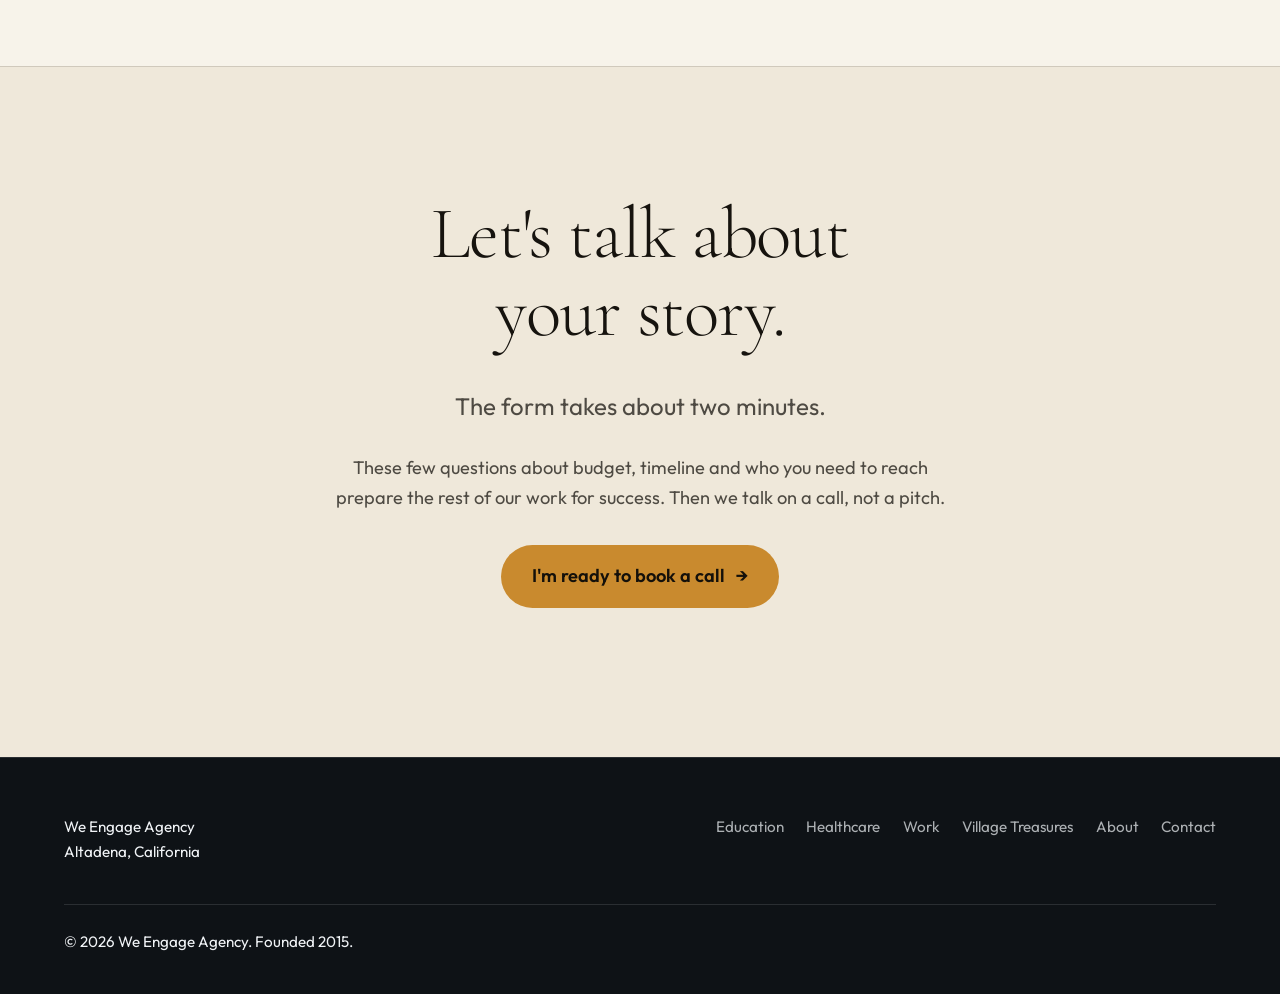
==== commit 51839d3f: "Closing module: lead with the reassurance, fold the pitch line into the sentence "The form takes abo" ====
--- a/about.html
+++ b/about.html
@@ -99,8 +99,8 @@
   <section class="section endcta">
     <div class="shell">
       <h2 class="reveal">Let's talk about your story.</h2>
-      <p class="lede reveal" data-delay="1" style="max-width:52ch">A few questions about budget, timeline and who you need to reach — then we talk. The form takes about two minutes.</p>
-      <p class="reveal endcta__note" data-delay="2">A call, not a pitch.</p>
+      <p class="lede reveal" data-delay="1" style="max-width:52ch">The form takes about two minutes.</p>
+      <p class="reveal" data-delay="2" style="max-width:52ch">These few questions about budget, timeline and who you need to reach prepare the rest of our work for success. Then we talk on a call, not a pitch.</p>
       <p class="reveal" data-delay="3" style="margin-top:2rem">
         <a class="btn btn--primary" href="/contact.html">I'm ready to book a call <span class="arr">→</span></a>
       </p>
--- a/css/site.css
+++ b/css/site.css
@@ -726,9 +726,41 @@
 .booking__placeholder { padding: clamp(2rem, 5vw, 3.5rem); }
 
 /* ---------- Work index grid ---------- */
+/* ---------- Full-bleed reel ----------
+   Edge to edge, outside the shell, with the height capped so a 16:9 source
+   does not swallow a desktop screen whole: aspect-ratio sets the shape, the
+   cap overrides it, and `cover` crops the difference off the top and bottom
+   rather than letterboxing. On a phone the natural 16:9 band is already
+   shorter than the cap, so nothing is thrown away there — the same reasoning
+   that picked 4:5 for the narrow hero cut, in the other direction.
+
+   The video stacks OVER the still and fades in once it has painted, exactly
+   as the hero does, so a refusal to autoplay leaves a photograph rather than
+   a hole. */
+.reel {
+  position: relative; overflow: hidden;
+  background: var(--night-deep);
+  /* Height, not aspect-ratio. `aspect-ratio` with a `max-height` cap keeps
+     the ratio by shrinking the WIDTH too, which quietly un-full-bleeds the
+     band on a wide screen. 56.25vw is 16:9 of the viewport; the min() caps
+     it. Width stays 100% and `cover` crops the overflow. */
+  width: 100%; height: min(56.25vw, 600px);
+  margin-block: clamp(2rem, 4vw, 3rem);
+}
+.reel__still, .reel video { width: 100%; height: 100%; object-fit: cover; display: block; }
+.reel video {
+  position: absolute; inset: 0;
+  opacity: 0; transition: opacity 0.6s var(--ease);
+}
+.reel video[data-ready="true"] { opacity: 1; }
+
 .workgrid { display: grid; gap: clamp(1.5rem, 3.5vw, 2.5rem); margin-top: 3rem; }
 @media (min-width: 780px)  { .workgrid { grid-template-columns: repeat(2, 1fr); } }
 @media (min-width: 1080px) { .workgrid--three { grid-template-columns: repeat(3, 1fr); } }
+/* A <figure> carries a browser default of `1em 40px`, and nothing here had
+   ever overridden it. Every card on /work was losing 80px of width to a
+   margin nobody wrote — on a 350px shell that is 23% of the card. */
+.workcard { margin: 0; }
 .workcard__body { padding-top: 1rem; }
 .workcard__client {
   font-size: var(--step--1); letter-spacing: 0.14em; text-transform: uppercase;
@@ -1225,13 +1257,14 @@
 .tier--series   { --tone: #86BD97; --tone-wash: rgba(134, 189, 151, 0.07); --tone-edge: rgba(134, 189, 151, 0.42); }
 .tier--single   { --tone: #92B6CF; --tone-wash: rgba(146, 182, 207, 0.07); --tone-edge: rgba(146, 182, 207, 0.42); }
 .tier--program  { --tone: #E0A85C; --tone-wash: rgba(224, 168, 92, 0.07);  --tone-edge: rgba(224, 168, 92, 0.42); }
+.tier--partner  { --tone: #7FBFC4; --tone-wash: rgba(127, 191, 196, 0.07); --tone-edge: rgba(127, 191, 196, 0.42); }
 .tier--producer { --tone: #BCA9D8; --tone-wash: rgba(188, 169, 216, 0.07); --tone-edge: rgba(188, 169, 216, 0.42); }
 
 .tier[data-open="true"], .tier:hover { border-color: var(--tone-edge); }
 /* The lead card keeps its resting distinction, in its own tone now. Gold at
    rest on the green tier would have signalled Story Program on the wrong
    card. */
-.tier--lead { border-color: rgba(134, 189, 151, 0.38); }
+.tier--lead { border-color: rgba(146, 182, 207, 0.38); }
 
 /* The reveal. Nothing is tinted at rest — the section is meant to open
    quiet. A rule wipes down the left edge as the panel expands, a wash of the
@@ -1441,3 +1474,186 @@
   .stats, .feature .stats { grid-template-columns: repeat(2, minmax(0, 1fr)); justify-content: start; }
   .feature .stats { justify-items: center; }
 }
+
+
+/* =========================================================================
+   The offer, round 2
+   Five engagements now, an experience block above them, and a second action
+   on every card. The card is doing more work than it was, so the inside of
+   it needs structure rather than more paragraphs.
+   ========================================================================= */
+
+/* Experience block. This sits above the cards so the price is read by
+   someone who already knows what they are buying. */
+.experience { text-align: center; margin-bottom: clamp(3rem, 7vw, 5.5rem); }
+.experience > * { margin-inline: auto; }
+.steps {
+  list-style: none; margin: clamp(2rem, 4vw, 3rem) 0 0; padding: 0;
+  display: grid; gap: clamp(1.25rem, 2.5vw, 2rem);
+  grid-template-columns: repeat(4, 1fr); text-align: left;
+}
+@media (max-width: 860px) { .steps { grid-template-columns: repeat(2, 1fr); } }
+@media (max-width: 520px) { .steps { grid-template-columns: 1fr; } }
+/* Labels the four steps rather than heading the block. Quieter than an
+   eyebrow on purpose: the overline above already carries the accent, and two
+   coloured micro-labels in one centred block compete for the same job. */
+.steps__label {
+  /* `auto` inline, not 0: the shorthand would otherwise cancel the
+     `margin-inline: auto` every child of .experience gets, leaving a
+     centre-aligned line inside a flush-left box, which reads as neither. */
+  margin: clamp(2.25rem, 4.5vw, 3.25rem) auto 0;
+  font-size: var(--step--1); letter-spacing: 0.19em;
+  text-transform: uppercase; color: var(--bone-faint); font-weight: 500;
+}
+.steps__label + .steps { margin-top: clamp(1rem, 2vw, 1.5rem); }
+.step { border-top: 1px solid var(--hairline); padding-top: 1rem; }
+.step__n {
+  display: block; font-family: "Cormorant Garamond", serif;
+  font-size: var(--step-2); line-height: 1; color: var(--accent); margin-bottom: 0.5rem;
+}
+.step h3 { font-size: var(--step-0); margin: 0 0 0.35rem; font-weight: 600; }
+.step p { margin: 0; color: var(--bone-soft); font-size: var(--step--1); }
+/* `.section--paper .shell > *` centres the blocks, not what is inside them,
+   and it only reaches one level down. Anything here with its own max-width —
+   the headline at 24ch, the lede at 58ch — was a narrow box sitting flush
+   left with its text centred inside it, which reads as neither centred nor
+   aligned. `.experience` has carried the same rule for this reason. */
+.offerhead { margin-bottom: clamp(1.5rem, 3vw, 2.25rem); }
+.offerhead > * { margin-inline: auto; }
+/* `.aiLine` by history: it used to carry a sentence about where AI does and
+   does not sit in the work. That sentence is cut and the line is down to
+   "Real people, real places, a real crew." Still deliberately quiet — raised
+   any louder it would read as a defence rather than a statement. */
+.aiLine {
+  /* `auto` inline, not 0 — the shorthand would cancel the centring its
+     parent just handed it, which is how this line ended up flush left. */
+  margin: 1.1rem auto 0; color: var(--bone-faint);
+  font-size: var(--step--1); max-width: 58ch;
+}
+
+/* Spec rows. A two-column list, no icons — the content is specific enough
+   that decoration would only get between it and the reader. */
+.specs { margin: 0; display: grid; gap: 0; }
+.spec {
+  display: grid; grid-template-columns: minmax(7rem, 11rem) 1fr;
+  gap: 0.6rem 1.25rem; padding: 0.7rem 0; border-top: 1px solid var(--hairline);
+}
+.spec dt { color: var(--bone-faint); font-size: var(--step--1); }
+.spec dd { margin: 0; color: var(--bone-soft); }
+@media (max-width: 560px) { .spec { grid-template-columns: 1fr; gap: 0.2rem; } }
+
+.tier__note { margin: 0; color: var(--bone-faint); font-size: var(--step--1); max-width: 58ch; }
+.tier__moves { margin: 0; color: var(--bone-soft); font-size: var(--step--1); max-width: 58ch; }
+.tier__moves b { color: var(--bone); }
+
+/* Rate lock. The one claim in the section a competitor cannot copy without
+   committing to it, so it gets a surface of its own. */
+.tier__lock {
+  margin: 0; padding: 0.9rem 1.1rem; border-radius: var(--r-md);
+  background: var(--tone-wash); border: 1px solid var(--tone-edge);
+  color: var(--bone-soft); font-size: var(--step--1); max-width: 62ch;
+}
+.tier__lock strong { color: var(--tone); }
+
+/* Two actions, one hierarchy. The text link has to be reachable and obvious
+   without competing: same row on desktop, stacked on a phone. */
+.tier__acts { display: flex; align-items: center; gap: 1rem 1.75rem; flex-wrap: wrap; }
+.tier__alt {
+  color: var(--bone-soft); font-size: var(--step--1);
+  text-underline-offset: 3px; text-decoration-thickness: 1px;
+}
+.tier__alt:hover { color: var(--tone); }
+
+/* Two kinds of proof, two treatments. A client's own words are set apart and
+   italicised so they read as a quote before they are read as a sentence; a
+   stat or a career credit is a statement of fact in our voice and would look
+   like a misattributed quote given the same styling. The element already
+   differs, figure versus p, so the selector does too and no extra class is
+   needed to carry the distinction. */
+figure.tier__proof {
+  margin: 0; padding-left: 1.1rem; border-left: 2px solid var(--tone-edge);
+}
+figure.tier__proof blockquote {
+  margin: 0 0 0.5rem; font-family: "Cormorant Garamond", serif; font-style: italic;
+  font-size: var(--step-1); line-height: 1.35; color: var(--bone);
+}
+figure.tier__proof cite { font-style: normal; font-size: var(--step--1); color: var(--bone-faint); display: block; }
+figure.tier__proof cite b { display: block; color: var(--bone-soft); font-weight: 500; }
+
+p.tier__proof {
+  margin: 0; color: var(--bone-soft); font-size: var(--step--1);
+  font-weight: 500; max-width: 62ch;
+}
+p.tier__proof a { color: var(--bone-soft); text-underline-offset: 3px; }
+p.tier__proof a:hover { color: var(--tone); }
+
+/* What every engagement includes. Two columns of plain lists: the reader is
+   scanning for one item, not reading prose. */
+.included {
+  /* The section centres its headings; a bulleted list inherits that and ends
+     up with ragged centred items hanging off their own markers. Lists are
+     scanned, not read, so they go back to left. */
+  text-align: left;
+  display: grid; grid-template-columns: 1fr 1fr; gap: clamp(1.5rem, 4vw, 3.5rem);
+  margin-top: clamp(2.5rem, 5vw, 4rem);
+  padding-top: clamp(2rem, 4vw, 3rem); border-top: 1px solid var(--hairline);
+}
+@media (max-width: 720px) { .included { grid-template-columns: 1fr; } }
+.included h3 {
+  font-size: var(--step--1); letter-spacing: 0.14em; text-transform: uppercase;
+  color: var(--accent); margin: 0 0 1rem; font-weight: 600;
+}
+.included ul { margin: 0; padding-left: 1.1rem; color: var(--bone-soft); }
+.included li { margin-bottom: 0.5rem; }
+.included li b { color: var(--bone); }
+.offerfoot {
+  text-align: left;
+  margin-top: clamp(2rem, 4vw, 3rem); color: var(--bone-faint);
+  font-size: var(--step--1); max-width: 56ch;
+}
+
+
+/* =========================================================================
+   Consent question, on the feedback page
+   Its own surface rather than another field, because it is the one control
+   on the page with a consequence attached: everything above it is a private
+   note to David, and answering yes here turns it into something that can be
+   published.
+
+   A fieldset, so the legend is the accessible name for both radios and a
+   screen reader reads the question before either answer. The surface is an
+   inner div rather than the fieldset itself, because a legend renders inside
+   its fieldset's top border: on one line it notches the rule neatly, and on
+   two, which this question takes at most widths, it straddles it. Stripping
+   the fieldset bare leaves the legend an ordinary block above the box, and
+   it still names the group.
+   ========================================================================= */
+.permission {
+  margin: 0 0 1.4rem; padding: 0; border: 0; min-width: 0;
+}
+.permission legend {
+  padding: 0; margin-bottom: 0.6rem;
+  font-size: var(--step--1); letter-spacing: 0.12em;
+  text-transform: uppercase; color: var(--bone-faint); font-weight: 500;
+  line-height: 1.5;
+}
+.permission__box {
+  padding: 1rem 1.15rem;
+  border: 1px solid var(--hairline); border-radius: var(--r-md);
+  background: var(--ink-raised);
+  transition: border-color 0.2s var(--ease);
+}
+.check { display: flex; align-items: flex-start; gap: 0.85rem; cursor: pointer; }
+.check + .check { margin-top: 0.7rem; }
+.check input[type="checkbox"],
+.check input[type="radio"] {
+  flex: none; width: 20px; height: 20px; margin: 0.15rem 0 0;
+  accent-color: var(--accent-lit); cursor: pointer;
+}
+.check span { color: var(--bone-soft); font-size: var(--step--1); line-height: 1.5; }
+/* Set in lower case against an upper-case label, so it reads as an aside
+   rather than another shouted word in the question. */
+.opt { text-transform: none; letter-spacing: 0.02em; color: var(--bone-faint); opacity: 0.75; font-weight: 400; }
+.permission:focus-within .permission__box { border-color: var(--accent); }
+.permission[data-invalid="true"] .permission__box { border-color: var(--accent); }
+.permission[data-invalid="true"] .field__error { display: block; margin-top: 0.7rem; }
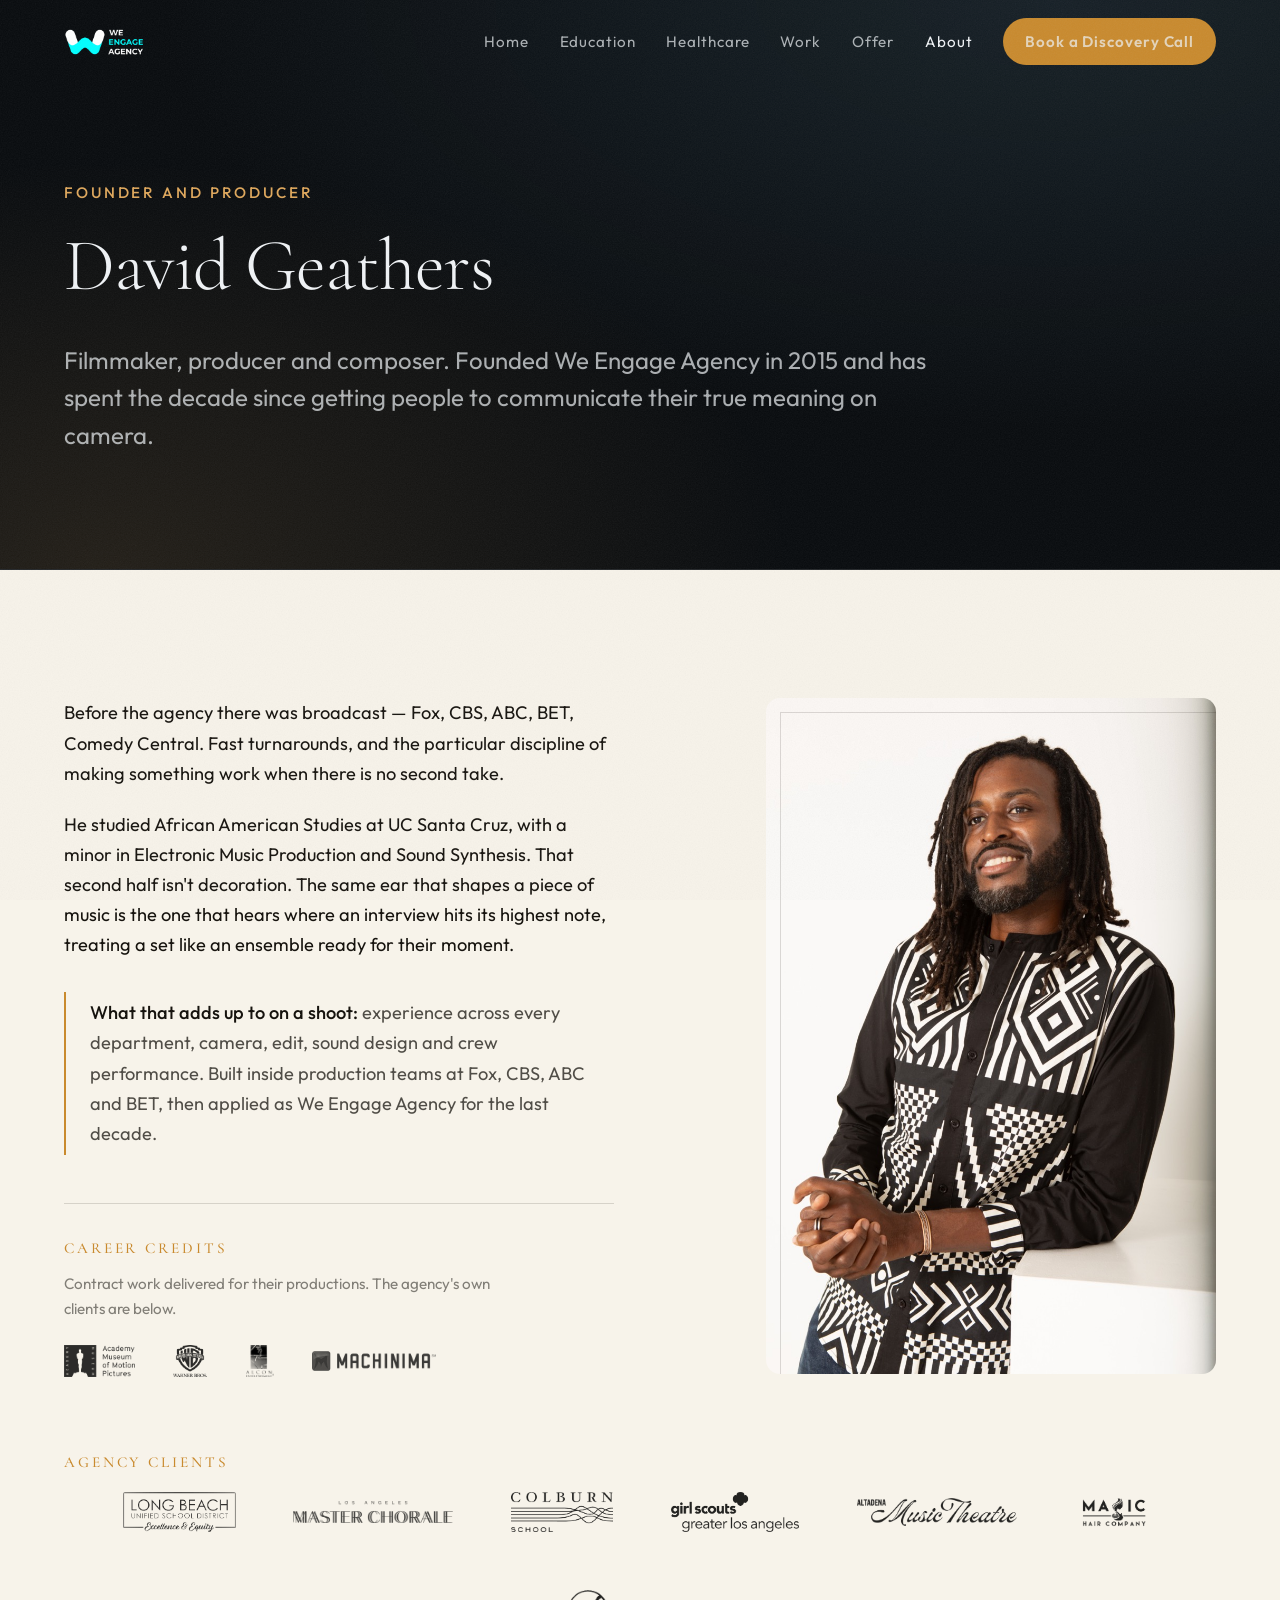
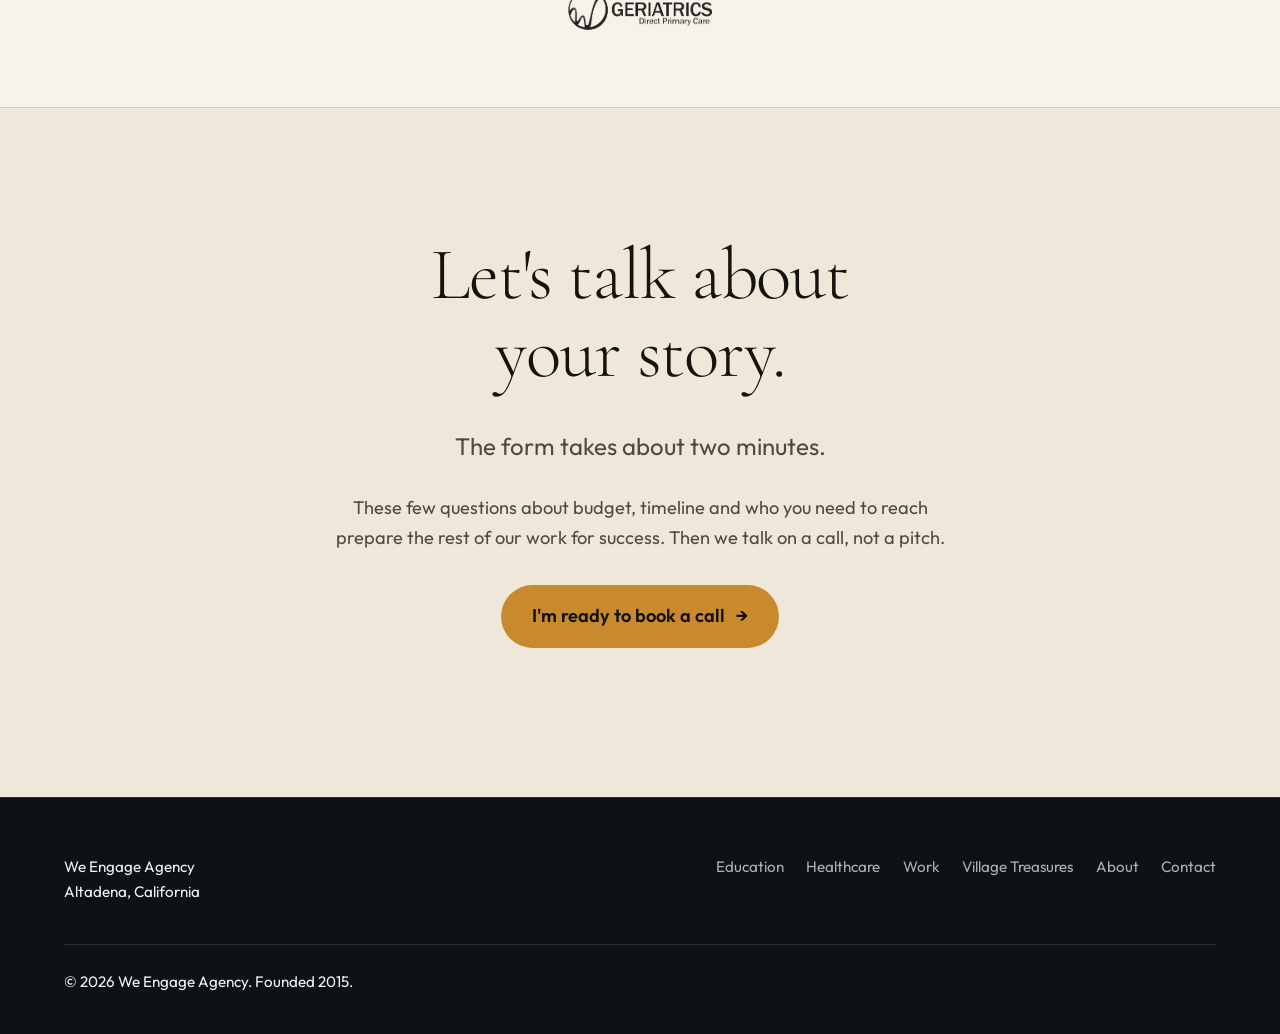
==== commit bb304a87: "Case studies and About: say what the work did, not how the relationship went Healthcare. The "W Geri" ====
--- a/about.html
+++ b/about.html
@@ -48,7 +48,7 @@
     <div class="shell">
       <p class="eyebrow">Founder and producer</p>
       <h1>David Geathers</h1>
-      <p class="lede">Filmmaker, producer and composer. Founded We Engage Agency in 2015 and has spent the decade since getting people to say the true thing on camera.</p>
+      <p class="lede">Filmmaker, producer and composer. Founded We Engage Agency in 2015 and has spent the decade since getting people to communicate their true meaning on camera.</p>
     </div>
   </section>
 
@@ -60,7 +60,7 @@
           <p>He studied African American Studies at UC Santa Cruz, with a minor in Electronic Music Production and Sound Synthesis. That second half isn't decoration. The same ear that shapes a piece of music is the one that hears where an interview hits its highest note, treating a set like an ensemble ready for their moment.</p>
         </div>
         <div class="callout">
-          <p><strong>What that adds up to on a shoot:</strong> experience across every department, camera, edit, sound design and crew. Built inside production teams at Fox, CBS, ABC and BET, then applied as We Engage Agency for the last decade.</p>
+          <p><strong>What that adds up to on a shoot:</strong> experience across every department, camera, edit, sound design and crew performance. Built inside production teams at Fox, CBS, ABC and BET, then applied as We Engage Agency for the last decade.</p>
         </div>
         <div class="credits-block">
           <h2 class="eyebrow">Career credits</h2>
--- a/css/site.css
+++ b/css/site.css
@@ -352,12 +352,21 @@
     linear-gradient(180deg, rgba(14,18,22,0.70) 0%, rgba(14,18,22,0.26) 38%, rgba(14,18,22,0.88) 82%, var(--ink) 100%),
     radial-gradient(120% 80% at 12% 88%, rgba(14,18,22,0.78), transparent 62%);
 }
-.hero__inner { padding-block: clamp(5rem, 14vh, 9rem); }
+/* The bottom padding is deliberately thin. The block is anchored to the foot
+   of the hero, and the lower it sits the more of the picture stays clear
+   above it: her face, her hands and the window. At the old 9rem the headline
+   climbed across her chest. */
+.hero__inner { padding-block: clamp(5rem, 14vh, 9rem) clamp(2.5rem, 6vh, 4.5rem); }
+/* Fluid between a phone and a wide desktop, landing on 2.6rem at 390 and 5rem
+   from 1440 up, the two sizes picked by eye from the mockups. The cap is 16ch
+   below 1024 because the line wraps to three there, and 22ch above it, where
+   it holds at two: "Let's make the film that / moves people forward." */
 .hero h1 {
-  font-size: var(--step-5);
+  font-size: clamp(2.6rem, 1.4rem + 4vw, 5rem);
   max-width: 16ch;
   margin-bottom: 0.35em;
 }
+@media (min-width: 1024px) { .hero h1 { max-width: 22ch; } }
 .hero h1 em { font-style: italic; color: var(--accent-lit); }
 .hero__sub { font-size: var(--step-1); color: var(--bone-soft); max-width: 46ch; margin-bottom: 2.2rem; }
 .hero__cta { display: flex; flex-wrap: wrap; gap: 1rem; align-items: center; }
@@ -1438,12 +1447,15 @@
    the copy. Centred is then correct.
 
    The desktop scrim is lightest at 38% down, which is deliberate: it lets the
-   picture breathe above the copy. On a phone the headline wraps to two lines
-   and the sub to three, so the text block starts higher and the eyebrow lands
-   in that light band and disappears. The mobile ramp darkens earlier so the
+   picture breathe above the copy. On a phone the headline wraps to three
+   lines and the sub to three, so the text block starts higher and its first
+   line lands in that light band. The mobile ramp darkens earlier so the
    whole block sits on a readable base, while the top stays open enough to
-   keep her face and the window. */
+   keep her face and the window. (The hero once opened on a small brass
+   eyebrow, which was the first thing to vanish in that band; it is gone, but
+   the reasoning holds for whatever comes first.) */
 @media (max-width: 767px) {
+  .hero__inner { padding-bottom: 3.25rem; }
   .hero__media img { object-position: center center; }
   .hero::before {
     background:
